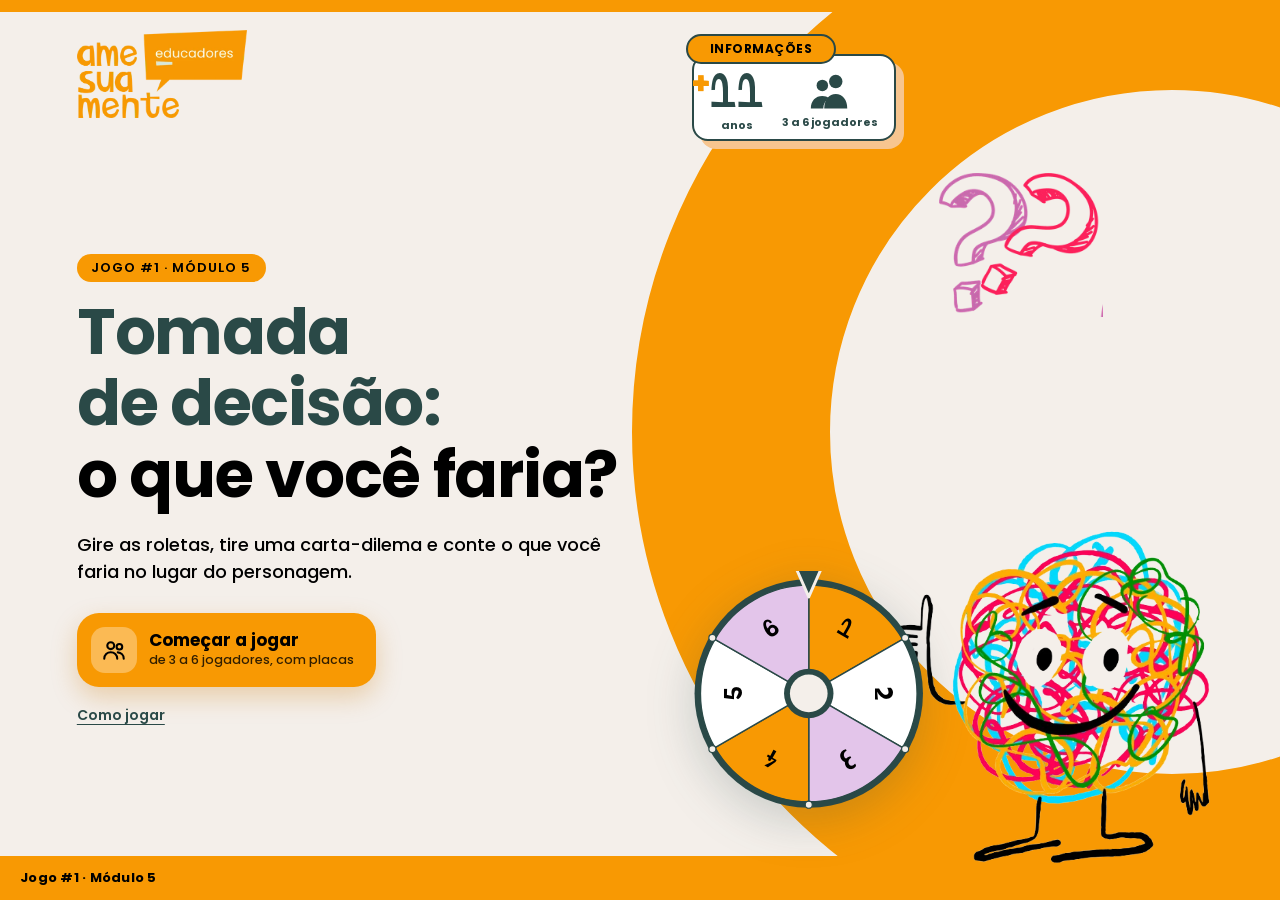
==== tomada-de-decisao/index.html @ ab9bd34b "Adiciona o jogo Tomada de decisão: o que você faria? Jogo #1 do Módulo 5, adaptado do material impre" ====
<!doctype html>
<html lang="pt-BR">
<head>
  <meta charset="utf-8">
  <meta name="viewport" content="width=device-width, initial-scale=1, viewport-fit=cover">
  <title>Tomada de decisão: o que você faria? · ame sua mente</title>
  <meta name="description" content="Jogo #1 do Módulo 5 do ame sua mente na escola: gire as roletas, tire uma carta-dilema e pratique a tomada de decisão.">
  <meta name="theme-color" content="#F89903">
  <link rel="icon" href="assets/img/logo-preto.webp">
  <link rel="preconnect" href="https://fonts.googleapis.com">
  <link rel="preconnect" href="https://fonts.gstatic.com" crossorigin>
  <link href="https://fonts.googleapis.com/css2?family=Poppins:ital,wght@0,400;0,500;0,600;0,700;1,400&display=swap" rel="stylesheet">
  <link rel="stylesheet" href="css/style.css">
</head>
<body>
  <!-- Tela inicial -->
  <section id="home" class="screen">
    <div class="home-band top"></div>
    <div class="home-ring"></div>
    <div class="home-inner">
      <img class="home-logo" src="assets/img/logo-educadores.webp" alt="ame sua mente educadores" width="170" height="88">
      <div class="home-kicker">Jogo #1 · Módulo 5</div>
      <h1 class="home-title">Tomada de decisão: <span>o que você faria?</span></h1>
      <p class="home-lead">Gire as roletas, tire uma carta-dilema e conte o que você faria no lugar do personagem.</p>
      <div class="home-cta">
        <button class="btn btn-primary" data-action="setup">
          <span class="btn-ico"><svg viewBox="0 0 24 24"><circle cx="9" cy="8" r="3.2"/><path d="M3 20c0-3.6 2.7-6 6-6s6 2.4 6 6"/><circle cx="17" cy="9" r="2.6"/><path d="M15.5 14.2c3 .2 5.5 2.4 5.5 5.8"/></svg></span>
          <span><b>Começar a jogar</b><small>de 3 a 6 jogadores, com placas</small></span>
        </button>
      </div>
      <button class="btn btn-continue hidden" data-action="resume" id="resumeBtn">
        <span><b>Continuar partida</b><small id="resumeInfo"></small></span>
      </button>
      <button class="link-btn" data-action="rules">Como jogar</button>
    </div>
    <div class="home-info" aria-label="informações">
      <div class="info-pill">Informações</div>
      <div class="info-body">
        <div class="info-age"><span class="plus">+</span>11<small>anos</small></div>
        <div class="info-players">
          <svg viewBox="0 0 48 40"><circle cx="30" cy="10" r="7"/><path d="M18 38c0-9 5-15 12-15s12 6 12 15z"/><circle cx="16" cy="14" r="6"/><path d="M4 38c0-8 5-13 12-13 3 0 5 1 7 2-4 3-6 7-6 11z"/></svg>
          <small>3 a 6 jogadores</small>
        </div>
      </div>
    </div>
    <div class="home-hero" aria-hidden="true">
      <img class="hero-q" src="assets/img/interrogacoes.webp" alt="" width="420" height="366">
      <img class="hero-tuto" src="assets/tuto/tuto-joinha.webp" alt="" width="534" height="523">
      <div class="hero-wheel" id="heroWheel"></div>
    </div>
    <div class="home-band bottom">
      <span>Jogo #1 · Módulo 5</span>
    </div>
  </section>

  <!-- Jogo -->
  <section id="game" class="hidden">
    <header id="topbar">
      <button class="brand" data-action="home" aria-label="Voltar ao início">
        <img src="assets/img/logo-educadores.webp" alt="ame sua mente educadores" width="112" height="58">
      </button>
      <div class="topbar-title" id="topbarTitle"></div>
      <div class="topbar-actions">
        <button class="icon-btn" data-action="rules" aria-label="Regras">
          <svg viewBox="0 0 24 24"><path d="M5 4.5A2.5 2.5 0 0 1 7.5 2H19v16H7.5A2.5 2.5 0 0 0 5 20.5v-16Z"/><path d="M5 20.5A2.5 2.5 0 0 0 7.5 23H19v-5"/><path d="M9 7h6M9 11h4"/></svg>
        </button>
        <button class="icon-btn" data-action="sound" aria-label="Som" id="soundBtn">
          <svg viewBox="0 0 24 24"><path d="M4 9h4l5-4v14l-5-4H4z"/><path class="wave" d="M16.5 8.5a5 5 0 0 1 0 7M19 6a8.5 8.5 0 0 1 0 12"/><path class="mute" d="M16 9l6 6M22 9l-6 6"/></svg>
        </button>
      </div>
    </header>

    <main class="board">
      <div class="table">
        <div class="wheels" id="wheels"></div>
        <div class="table-actions">
          <button class="btn btn-primary btn-pill" id="spinBtn" data-action="spin">
            <svg viewBox="0 0 24 24"><path d="M20 12a8 8 0 1 1-2.3-5.6"/><path d="M20 4v4.5h-4.5"/></svg>
            Girar as roletas
          </button>
          <div class="set-chip" id="setChip"></div>
        </div>
      </div>

      <div class="deck-area">
        <div class="deck" id="deck" role="button" tabindex="0" aria-label="Tirar uma carta-dilema">
          <div class="deck-card back c3"></div>
          <div class="deck-card back c2"></div>
          <div class="deck-card back c1"><span class="sr">Carta-dilema</span><em id="deckCount"></em></div>
        </div>
        <p class="deck-hint" id="deckHint"></p>
      </div>

      <aside class="score" id="score" aria-label="Placar"></aside>
    </main>

    <div class="step" id="step" role="status" aria-live="polite"></div>
  </section>

  <!-- Configuração -->
  <div id="setup" class="modal hidden" role="dialog" aria-modal="true" aria-labelledby="setupTitle">
    <div class="sheet">
      <button class="sheet-close" data-action="close" aria-label="Fechar">×</button>
      <h2 id="setupTitle" class="sheet-title">Nova partida</h2>
      <p class="sheet-sub">Passe o aparelho de mão em mão. Quem responde o dilema recebe os pontos das placas dos outros jogadores.</p>
      <div class="field">
        <span>Jogadores</span>
        <div class="seg" id="playersSeg"></div>
      </div>
      <div class="field">
        <span>Nomes</span>
        <div class="names-list" id="namesList"></div>
      </div>
      <div class="field">
        <span>Rodadas (vezes que cada jogador responde)</span>
        <div class="seg" id="roundsSeg"></div>
      </div>
      <div class="field">
        <span>Roletas</span>
        <div class="seg" id="setSeg"></div>
      </div>
      <button class="btn btn-primary wide" data-action="start">Começar partida</button>
    </div>
  </div>

  <!-- Carta-dilema aberta -->
  <div id="spot" class="modal spot hidden" role="dialog" aria-modal="true" aria-labelledby="spotStory">
    <div class="spot-inner">
      <div class="spot-who" id="spotWho"></div>
      <!-- carta 3D: verso (capa) e frente no estilo da carta-dilema impressa -->
      <div class="dcard" id="dcard">
        <article class="dface front">
          <img class="dcard-logo" src="assets/img/logo-preto.webp" alt="ame sua mente">
          <p class="dcard-story" id="spotStory"></p>
          <img class="dcard-tuto" id="dcardTuto" alt="">
        </article>
        <div class="dface back"></div>
      </div>
      <div class="spot-extra" id="spotExtra"></div>
      <div class="spot-actions" id="spotActions"></div>
    </div>
  </div>

  <!-- Avaliação com placas -->
  <div id="vote" class="modal hidden" role="dialog" aria-modal="true" aria-labelledby="voteTitle">
    <div class="sheet sheet-mid">
      <h2 id="voteTitle" class="sheet-title"></h2>
      <p class="sheet-sub" id="voteSub"></p>
      <div class="vote-list" id="voteList"></div>
      <div class="vote-foot" id="voteFoot"></div>
    </div>
  </div>

  <!-- Regras -->
  <div id="rules" class="modal hidden" role="dialog" aria-modal="true" aria-label="Regras">
    <div class="sheet sheet-wide">
      <button class="sheet-close" data-action="close" aria-label="Fechar">×</button>
      <div class="rules-grid">
        <article class="rule-card">
          <div class="rule-head">O jogo</div>
          <dl>
            <dt>Faixa etária</dt><dd>A partir de 11 anos.</dd>
            <dt>Objetivo</dt><dd>Praticar a tomada de decisão em situações diversas.</dd>
            <dt>Número de jogadores</dt><dd>De 3 a 6 pessoas.</dd>
            <dt>Competências da BNCC</dt><dd>Argumentar com base em fatos, dados e informações confiáveis, para formular, negociar e defender ideias, pontos de vista e decisões comuns que respeitem e promovam os direitos humanos, a consciência socioambiental e o consumo responsável em âmbito local, regional e global, com posicionamento ético em relação ao cuidado de si, dos outros e do planeta.</dd>
          </dl>
          <a class="help-link" href="https://www.amesuamente.org.br/precisa-de-ajuda-em-saude-mental/" target="_blank" rel="noopener">Precisa de ajuda em saúde mental?</a>
        </article>
        <article class="rule-card">
          <div class="rule-head">Como jogar</div>
          <ol>
            <li>Na sua vez, <b>gire as três roletas</b>: personagem, lugar e sentimento.</li>
            <li><b>Tire uma carta-dilema</b> e leia em voz alta a história formada.</li>
            <li>Coloque-se no lugar do personagem e <b>diga o que faria</b> para resolver o dilema.</li>
            <li>Os outros jogadores avaliam com uma placa:
              <span class="placa-row"><i class="pl verde">2</i> concordo completamente</span>
              <span class="placa-row"><i class="pl amarela">1</i> concordo em partes</span>
              <span class="placa-row"><i class="pl vermelha">0</i> discordo da decisão</span>
            </li>
            <li>Cada jogador <b>justifica a sua placa</b>. Depois, o jogador à esquerda continua.</li>
            <li><b>Vence quem juntar mais pontos.</b></li>
          </ol>
          <p class="note"><b>Bônus:</b> há dois conjuntos de roletas (clássicas e bônus). Você pode escolher um deles ou alternar a cada rodada. Cada carta também traz uma pergunta <b>para pensar</b>, que ajuda a olhar a situação por outros ângulos.</p>
        </article>
      </div>
    </div>
  </div>

  <!-- Fim de partida -->
  <div id="end" class="modal hidden" role="dialog" aria-modal="true" aria-labelledby="endTitle">
    <div class="sheet sheet-mid end-sheet" id="endBody"></div>
  </div>

  <!-- Confirmação -->
  <div id="confirm" class="modal hidden" role="dialog" aria-modal="true" aria-labelledby="confirmTitle">
    <div class="sheet">
      <h2 id="confirmTitle" class="sheet-title">Sair da partida?</h2>
      <p class="sheet-sub">A pontuação fica salva neste aparelho. Você pode continuar depois pela tela inicial.</p>
      <div class="row-btns">
        <button class="btn btn-soft" data-action="close">Ficar</button>
        <button class="btn btn-primary btn-pill" data-action="leave">Sair</button>
      </div>
    </div>
  </div>

  <div id="toast" class="toast" role="status" aria-live="polite"></div>
  <canvas id="confetti" aria-hidden="true"></canvas>

  <script type="module" src="js/main.js"></script>
</body>
</html>
---- tomada-de-decisao/css/style.css ----
/* ==========================================================
   Tomada de decisão: o que você faria? — ame sua mente
   Tokens: design system ame sua mente (out/2026), vertente educadores
   ========================================================== */
@font-face {
  font-family: 'ASM Display';
  src: url('../assets/fonts/asm-display.otf') format('opentype');
  font-display: swap;
}

:root {
  /* marca */
  --laranja: #EF680E;
  --lilas: #AF6CAC;
  --verde-reb: #D6E8DB;
  --offwhite: #F4EFEA;
  --verde-fundo: #F0F7F1;
  --lilas-claro: #E3C5EA;
  --amarelo: #F89903;
  --amarelo-reb: #F7C58F;   /* rebaixado: só detalhes */
  --rosa: #F673CB;
  --verde-escuro: #2A4947;
  --preto: #000;
  --branco: #fff;
  --accent: var(--amarelo);  /* vertente educadores */
  --capa: url('../assets/img/capa-dilema.png'); /* verso das cartas-dilema */

  /* interface */
  --ink: #000;
  --ink-2: rgba(0, 0, 0, .72);
  --line: rgba(0, 0, 0, .14);
  --line-strong: rgba(0, 0, 0, .55);
  --ok: #1E6B3A; --ok-bg: #DDF1E4;
  --warn: #7A4A00; --warn-bg: #FBE9C8;
  --bad: #8A1F11; --bad-bg: #F9DAD5;
  --shadow-sm: 0 1px 2px rgba(42, 73, 71, .1), 0 1px 3px rgba(42, 73, 71, .12);
  --shadow: 0 4px 12px rgba(42, 73, 71, .10), 0 2px 4px rgba(42, 73, 71, .06);
  --shadow-lg: 0 18px 44px rgba(42, 73, 71, .18), 0 4px 10px rgba(42, 73, 71, .08);

  /* placas */
  --pl-verde: #25AF5C;
  --pl-amarela: #F79D18;
  --pl-vermelha: #FF3131;

  --r-sm: 10px; --r-md: 16px; --r-lg: 24px; --r-xl: 32px;
  --ease: cubic-bezier(.2, .8, .2, 1);
  --ease-back: cubic-bezier(.34, 1.4, .5, 1);
  --font: 'Poppins', system-ui, -apple-system, 'Segoe UI', sans-serif;
  --font-display: 'ASM Display', 'Poppins', sans-serif;
}

* , *::before, *::after { box-sizing: border-box; }
html, body { margin: 0; height: 100%; }
body {
  font-family: var(--font);
  color: var(--ink);
  background: var(--offwhite);
  -webkit-font-smoothing: antialiased;
  -webkit-tap-highlight-color: transparent;
  touch-action: manipulation;
  line-height: 1.5;
}
button { font: inherit; color: inherit; cursor: pointer; border: 0; background: none; padding: 0; }
button:disabled { cursor: default; }
img { user-select: none; -webkit-user-drag: none; }
h1, h2, h3 { letter-spacing: -.02em; line-height: 1.12; text-wrap: balance; }
.hidden { display: none !important; }
.sr { position: absolute; width: 1px; height: 1px; overflow: hidden; clip: rect(0 0 0 0); white-space: nowrap; }
:focus-visible { outline: 3px solid var(--verde-escuro); outline-offset: 3px; box-shadow: 0 0 0 6px var(--branco); border-radius: 12px; }

/* ==========================================================
   Botões (cápsula, texto preto sobre cor viva)
   ========================================================== */
.btn {
  display: inline-flex; align-items: center; gap: 12px; text-align: left;
  padding: 14px 22px 14px 14px; border-radius: 22px; color: var(--preto);
  transition: transform .25s var(--ease-back), box-shadow .25s, background .2s, opacity .2s;
}
.btn:hover:not(:disabled) { transform: translateY(-2px); }
.btn:active:not(:disabled) { transform: translateY(1px) scale(.98); }
.btn b { display: block; font-size: 17px; line-height: 1.2; font-weight: 700; }
.btn small { display: block; font-size: 12.5px; opacity: .8; font-weight: 500; }
.btn-ico { width: 46px; height: 46px; border-radius: 14px; display: grid; place-items: center; flex: none; }
.btn svg { fill: none; stroke: currentColor; stroke-width: 1.9; stroke-linecap: round; stroke-linejoin: round; }
.btn-ico svg { width: 26px; height: 26px; }
.btn-primary { background: var(--amarelo); box-shadow: 0 10px 26px rgba(200, 120, 0, .28); }
.btn-primary .btn-ico { background: rgba(255, 255, 255, .32); }
.btn-light { background: var(--branco); color: var(--verde-escuro); box-shadow: 0 10px 26px rgba(42, 73, 71, .14); }
.btn-light .btn-ico { background: var(--verde-reb); }
.btn-soft { background: var(--verde-reb); color: var(--verde-escuro); }
.btn-dark { background: var(--verde-escuro); color: var(--branco); }
.btn-outline { background: transparent; box-shadow: inset 0 0 0 1.5px var(--line-strong); }
.btn-pill { border-radius: 999px; padding: 13px 26px; font-weight: 600; font-size: 16px; justify-content: center; }
.btn-pill svg { width: 20px; height: 20px; }
.btn.wide { width: 100%; justify-content: center; padding: 16px; font-weight: 700; font-size: 17px; border-radius: 999px; }
.btn:disabled { opacity: .45; box-shadow: none; }
.link-btn { margin-top: 18px; align-self: flex-start; color: var(--verde-escuro); font-weight: 600; text-decoration: underline; text-underline-offset: 4px; font-size: 14px; }
.row-btns { display: flex; gap: 10px; justify-content: flex-end; flex-wrap: wrap; }
.row-btns .btn { border-radius: 999px; padding: 12px 24px; font-weight: 600; }

/* ==========================================================
   Tela inicial
   ========================================================== */
.screen { position: fixed; inset: 0; overflow: hidden; }
#home { background: var(--offwhite); color: var(--verde-escuro); transition: opacity .5s var(--ease), transform .7s var(--ease); }
#home.leaving { opacity: 0; transform: scale(1.03); pointer-events: none; }
.home-band { position: absolute; left: 0; right: 0; background: var(--amarelo); z-index: 1; }
.home-band.top { top: 0; height: 12px; }
.home-band.bottom {
  bottom: 0; height: 44px; display: flex; align-items: center; justify-content: space-between;
  padding: 0 20px; color: var(--preto); font-weight: 700; font-size: 13px; letter-spacing: .02em;
}
.home-ring {
  position: absolute; width: 120vh; height: 120vh; border-radius: 50%;
  right: -48vh; top: -12vh;
  border: 22vh solid var(--amarelo);
}
.home-inner {
  position: relative; z-index: 3;
  height: 100%; display: flex; flex-direction: column; justify-content: safe center;
  padding: 150px clamp(20px, 6vw, 90px) 70px;   /* topo livre para o logo (absoluto) */
  max-width: 820px;
}
.home-logo { width: 170px; height: auto; position: absolute; top: 30px; left: clamp(20px, 6vw, 90px); }
.home-kicker {
  align-self: flex-start; font-size: 13px; font-weight: 600; letter-spacing: .08em; text-transform: uppercase;
  background: var(--amarelo); color: var(--preto); padding: 4px 14px; border-radius: 999px; margin-bottom: 14px;
}
.home-title { margin: 0; font-size: clamp(30px, min(5.4vw, 7.2vh), 64px); font-weight: 700; color: var(--verde-escuro); max-width: 13ch; }
.home-title span { display: block; color: var(--preto); }
.home-lead { font-size: clamp(15px, 1.6vw, 18px); color: var(--ink); max-width: 30em; margin: 20px 0 28px; line-height: 1.5; font-weight: 500; }
.home-cta { display: flex; gap: 14px; flex-wrap: wrap; }
.btn-continue {
  margin-top: 14px; align-self: flex-start; background: var(--verde-escuro); color: var(--branco);
  padding: 12px 24px; border-radius: 999px;
}
.btn-continue b { font-size: 15px; }
.btn-continue small { opacity: .85; }
.home-info { position: absolute; z-index: 2; right: clamp(20px, 30vw, 520px); top: 34px; }
.info-pill {
  position: relative; z-index: 1; display: inline-block; background: var(--amarelo); color: var(--preto);
  font-weight: 700; font-size: 12px; padding: 4px 22px; border-radius: 99px; text-transform: uppercase; letter-spacing: .04em;
  border: 2px solid var(--verde-escuro); margin-left: -6px;
}
.info-body {
  margin-top: -10px; display: flex; gap: 18px; align-items: flex-end;
  border: 2px solid var(--verde-escuro); border-radius: 16px; padding: 16px 16px 8px;
  background: var(--branco); box-shadow: 8px 8px 0 var(--amarelo-reb);
}
.info-age { font-family: var(--font-display); font-size: 48px; line-height: .9; color: var(--verde-escuro); display: flex; flex-direction: column; align-items: center; position: relative; }
.info-age .plus { position: absolute; left: -18px; top: -2px; color: var(--amarelo); font-size: 34px; }
.info-age small, .info-players small { font-family: var(--font); font-size: 11px; font-weight: 700; color: var(--verde-escuro); margin-top: 4px; }
.info-players { display: flex; flex-direction: column; align-items: center; }
.info-players svg { width: 46px; fill: var(--verde-escuro); }
.home-hero { position: absolute; z-index: 2; right: 0; bottom: 30px; width: min(46vw, 70vh); height: min(88vh, 92vw); pointer-events: none; }
.hero-tuto { position: absolute; right: 6%; bottom: 0; width: 62%; height: auto; animation: tutoIdle 4s ease-in-out infinite; transform-origin: 50% 100%; }
.hero-q { position: absolute; right: 30%; top: 12%; width: 28%; height: auto; animation: floatQ 5s ease-in-out infinite; }
.hero-wheel { position: absolute; left: 0; bottom: 6%; width: 40%; aspect-ratio: 1; filter: drop-shadow(0 12px 24px rgba(42, 73, 71, .22)); }
.hero-wheel .wheel-rot { animation: heroSpin 22s linear infinite; }
@keyframes tutoIdle { 50% { transform: rotate(-2deg) translateY(-6px); } }
@keyframes floatQ { 50% { transform: translateY(-14px) rotate(4deg); } }
@keyframes heroSpin { to { transform: rotate(360deg); } }

/* ==========================================================
   Jogo
   ========================================================== */
#game { min-height: 100%; display: flex; flex-direction: column; background: var(--offwhite); }
#topbar {
  position: sticky; top: 0; z-index: 30;
  display: flex; align-items: center; gap: 14px;
  padding: max(10px, env(safe-area-inset-top)) 16px 10px;
  background: var(--offwhite);
  border-bottom: 4px solid var(--amarelo);
}
.brand img { width: 104px; height: auto; display: block; }
.topbar-title { flex: 1; text-align: center; color: var(--verde-escuro); font-weight: 700; font-size: 15px; }
.topbar-title small { display: block; font-weight: 500; font-size: 12.5px; color: var(--ink-2); }
.topbar-actions { display: flex; gap: 8px; }
.icon-btn {
  width: 42px; height: 42px; border-radius: 50%;
  display: grid; place-items: center;
  background: var(--branco); color: var(--verde-escuro);
  box-shadow: var(--shadow);
  transition: background .2s, transform .2s var(--ease-back);
}
.icon-btn:hover { background: var(--verde-fundo); transform: scale(1.06); }
.icon-btn svg { width: 21px; height: 21px; fill: none; stroke: currentColor; stroke-width: 1.8; stroke-linecap: round; stroke-linejoin: round; }
#soundBtn .mute { display: none; }
#soundBtn.off .mute { display: block; }
#soundBtn.off .wave { display: none; }

.board {
  flex: 1;
  display: grid; gap: 20px;
  grid-template-columns: minmax(0, 1fr) 230px 240px;
  grid-template-areas: "table deck score";
  align-items: start;
  padding: 22px clamp(16px, 3vw, 36px) 190px;
  max-width: 1400px; width: 100%; margin: 0 auto;
}

/* itens da grade podem encolher (senão a faixa do placar alarga a página no celular) */
.board > * { min-width: 0; }

/* mesa com as roletas */
.table {
  grid-area: table;
  background: var(--verde-reb); border-radius: var(--r-xl);
  padding: 26px clamp(14px, 2.4vw, 30px) 24px;
  position: relative; overflow: hidden;
}
.table::before {
  content: ''; position: absolute; inset: 0; opacity: .55; pointer-events: none;
  background-image: url("data:image/svg+xml,%3Csvg xmlns='http://www.w3.org/2000/svg' width='220' height='220'%3E%3Cg font-family='Poppins,sans-serif' font-weight='700' fill='%23bfd6c5'%3E%3Ctext x='18' y='60' font-size='44' transform='rotate(-14 18 60)'%3Ea%3C/text%3E%3Ctext x='120' y='48' font-size='30' transform='rotate(18 120 48)'%3Em%3C/text%3E%3Ctext x='70' y='140' font-size='38' transform='rotate(-6 70 140)'%3Ee%3C/text%3E%3Ctext x='168' y='160' font-size='26' transform='rotate(24 168 160)'%3Es%3C/text%3E%3Ctext x='24' y='200' font-size='28' transform='rotate(10 24 200)'%3Eu%3C/text%3E%3C/g%3E%3C/svg%3E");
  background-size: 200px;
}
.wheels { position: relative; display: grid; grid-template-columns: repeat(3, minmax(0, 1fr)); gap: clamp(10px, 2vw, 26px); }
.wheel-box { display: flex; flex-direction: column; align-items: center; gap: 10px; min-width: 0; }
.wheel-cap {
  font-size: 12px; font-weight: 600; letter-spacing: .08em; text-transform: uppercase; color: var(--verde-escuro);
  display: flex; align-items: center; gap: 6px;
}
.wheel-cap i { font-style: normal; font-family: var(--font-display); font-size: 16px; letter-spacing: 0; background: var(--branco); width: 24px; height: 24px; border-radius: 50%; display: grid; place-items: center; }
.wheel {
  position: relative; width: 100%; max-width: 270px; aspect-ratio: 1;
  filter: drop-shadow(0 10px 18px rgba(42, 73, 71, .22));
}
.wheel svg { width: 100%; height: 100%; display: block; overflow: visible; }
.wheel-rot { transform-origin: 50% 50%; transform-box: fill-box; }
.wheel.spinning .wheel-rot { transition: transform var(--spin-ms, 3200ms) cubic-bezier(.12, .62, .1, 1); }
.wheel .seg-lbl { font-family: var(--font); font-weight: 600; font-size: 10.5px; fill: var(--preto); }
.wheel .seg-num { font-family: var(--font-display); font-size: 20px; fill: var(--preto); display: none; }
.wheel .hub-txt { font-family: var(--font-display); font-size: 22px; fill: var(--verde-escuro); }
/* ponteiro gira pela base (pivô no topo), para balançar quando um pino passa */
.wheel .pointer { filter: drop-shadow(0 2px 2px rgba(0, 0, 0, .25)); transform-box: fill-box; transform-origin: 50% 0; }
.wheel.done .seg.win { animation: segWin 1.2s ease 2; }
@keyframes segWin { 50% { filter: brightness(1.12); } }
.wheel-result {
  min-height: 40px; max-width: 100%;
  background: var(--branco); color: var(--preto); border-radius: 999px; padding: 7px 16px;
  font-weight: 700; font-size: 15px; text-align: center; box-shadow: var(--shadow-sm);
  transition: transform .35s var(--ease-back), background .2s;
}
.wheel-result.empty { color: var(--ink-2); font-weight: 500; background: rgba(255, 255, 255, .55); box-shadow: none; }
.wheel-result.pop { animation: pop .5s var(--ease-back); }
@keyframes pop { from { transform: scale(.7); } }

.table-actions { position: relative; display: flex; align-items: center; justify-content: center; gap: 14px; margin-top: 22px; flex-wrap: wrap; }
.table-actions .btn { min-width: 240px; font-size: 17px; padding: 15px 30px; }
.table-actions .btn.ready { animation: nudge 1.8s var(--ease) infinite; }
@keyframes nudge { 0%, 100% { transform: translateY(0); } 50% { transform: translateY(-4px); } }
.set-chip {
  font-size: 12.5px; font-weight: 600; color: var(--verde-escuro); background: rgba(255, 255, 255, .7);
  border-radius: 999px; padding: 6px 14px;
}

/* monte de cartas-dilema */
.deck-area { grid-area: deck; display: flex; flex-direction: column; align-items: center; gap: 14px; padding-top: 6px; }
.deck {
  position: relative; width: 200px; aspect-ratio: 63 / 88;   /* carta real: 63 × 88 mm */ cursor: default; border-radius: 16px;
  transition: transform .3s var(--ease-back);
}
/* verso das cartas-dilema: capa laranja feita para o jogo */
.deck-card {
  position: absolute; inset: 0; border-radius: 16px; overflow: hidden;
  background: #FFA800 var(--capa) center / cover no-repeat;   /* capa já no formato 63 × 88 */
  border: 6px solid var(--branco);
  box-shadow: 0 0 0 1px rgba(0, 0, 0, .08), var(--shadow);
}
.deck-card.c3 { transform: translate(8px, 8px) rotate(4deg); filter: brightness(.88); }
.deck-card.c2 { transform: translate(4px, 4px) rotate(2deg); filter: brightness(.94); }
.deck-card.c1 em {
  position: absolute; left: 10px; bottom: 10px;
  font-style: normal; font-size: 12px; font-weight: 600; line-height: 1;
  background: var(--branco); color: var(--verde-escuro); padding: 5px 10px; border-radius: 999px;
}
.deck.ready { cursor: pointer; animation: nudge 1.8s var(--ease) infinite; }
.deck.ready .deck-card.c1 { box-shadow: 0 0 0 1px rgba(0, 0, 0, .08), 0 10px 28px rgba(200, 120, 0, .45); }
.deck.ready:hover { transform: translateY(-4px) rotate(-2deg); animation: none; }
.deck.drawing .deck-card.c1 { visibility: hidden; }
.deck-hint { margin: 0; text-align: center; font-size: 13.5px; color: var(--ink-2); max-width: 210px; font-weight: 500; }

/* placar */
.score { grid-area: score; background: var(--branco); border-radius: var(--r-lg); padding: 16px; box-shadow: var(--shadow); }
.score h3 { margin: 0 0 10px; font-size: 12px; font-weight: 600; letter-spacing: .08em; text-transform: uppercase; color: var(--ink-2); }
.score ol { position: relative; list-style: none; margin: 0; padding: 0; display: grid; gap: 6px; }
.score li {
  display: flex; align-items: center; gap: 10px; padding: 6px 10px 6px 6px; border-radius: 14px;
  transition: background .25s;
}
.score li.turn { background: var(--amarelo); }
.score li.turn .pname small { color: var(--preto); }
.avatar { display: block; width: 40px; height: 40px; border-radius: 50%; background: var(--verde-fundo); overflow: hidden; flex: none; }
.avatar img { width: 100%; height: 100%; object-fit: cover; display: block; }
.pname { flex: 1; min-width: 0; font-weight: 600; font-size: 14.5px; line-height: 1.2; overflow: hidden; text-overflow: ellipsis; }
.pname small { display: block; font-weight: 500; font-size: 11.5px; color: var(--ink-2); }
.pts { font-family: var(--font-display); font-size: 28px; line-height: 1; color: var(--verde-escuro); min-width: 34px; text-align: right; }
.score li.turn .pts { color: var(--preto); }
.pts.bump { animation: bump .6s var(--ease-back); }
@keyframes bump { 40% { transform: scale(1.5); } }
.score-note { margin: 12px 0 0; font-size: 12px; color: var(--ink-2); }

/* painel de etapa (rodapé flutuante) */
.step {
  position: fixed; left: 50%; bottom: max(16px, env(safe-area-inset-bottom)); z-index: 25;
  transform: translateX(-50%);
  width: min(calc(100% - 32px), 760px);
  background: var(--branco); border-radius: var(--r-lg); box-shadow: var(--shadow-lg);
  padding: 14px 18px; display: flex; align-items: center; gap: 14px;
}
.step:empty { display: none; }
.step .avatar { width: 52px; height: 52px; }
.step-txt { flex: 1; min-width: 0; }
.step-txt b { display: block; font-size: 16px; color: var(--verde-escuro); }
.step-txt span { font-size: 14px; color: var(--ink-2); }
.step-dots { display: flex; gap: 6px; margin-top: 6px; }
.step-dots i { width: 22px; height: 6px; border-radius: 99px; background: var(--verde-reb); }
.step-dots i.on { background: var(--amarelo); }
.step-dots i.done { background: var(--verde-escuro); }
.step .btn { flex: none; }

/* ==========================================================
   Carta-dilema aberta
   ========================================================== */
.modal {
  position: fixed; inset: 0; z-index: 50;
  display: grid; place-items: center; padding: 16px;
  background: rgba(42, 73, 71, .55);
  backdrop-filter: blur(6px); -webkit-backdrop-filter: blur(6px);
  animation: fadeIn .25s ease;
  overflow-y: auto;
}
@keyframes fadeIn { from { opacity: 0; } }
.spot { background: rgba(42, 73, 71, .42); backdrop-filter: blur(3px); -webkit-backdrop-filter: blur(3px); perspective: 1600px; }
.spot-inner { width: min(100%, 640px); display: flex; flex-direction: column; align-items: center; gap: 14px; }
.spot-who { color: var(--branco); font-weight: 600; font-size: 15px; display: flex; align-items: center; gap: 10px; }
.spot-who .avatar { width: 40px; height: 40px; background: var(--branco); }

/* carta-dilema 3D: mesma proporção da capa; frente fiel ao cartão impresso */
.dcard {
  --h: min(58vh, 540px, calc((100vw - 32px) * 88 / 63), calc(100dvh - 260px));
  position: relative; height: var(--h); aspect-ratio: 63 / 88;   /* carta real: 63 × 88 mm */
  transform-style: preserve-3d; will-change: transform;
  container-type: inline-size;
}
.dface {
  position: absolute; inset: 0; border-radius: 18px; overflow: hidden;
  backface-visibility: hidden; -webkit-backface-visibility: hidden;
  box-shadow: 0 26px 60px rgba(20, 30, 30, .32), 0 4px 10px rgba(20, 30, 30, .18);
}
.dface.back {
  transform: rotateY(180deg);
  background: #FFA800 var(--capa) center / cover no-repeat;   /* capa já no formato 63 × 88 */
  border: 6px solid var(--branco);
}
.dface.front {

  background: var(--branco); border: 3.2cqw solid #F79D18; border-radius: 6cqw;
  padding: 6cqw 7.5cqw 0;
  display: flex; flex-direction: column;
}
.dcard-logo { width: 17cqw; height: auto; display: block; }
.dcard-story {
  margin: 5cqw 0 0; color: #545454; font-weight: 700; line-height: 1.22; letter-spacing: -.01em;
  font-size: 6.6cqw; text-wrap: pretty;
  text-shadow: .04em .04em 0 rgba(0, 0, 0, .14);
}
.dcard-story.l2 { font-size: 6.1cqw; }
.dcard-story.l3 { font-size: 5.7cqw; }
.dcard-story mark {
  background: none; color: inherit;
  box-shadow: inset 0 -0.38em 0 var(--hl, var(--amarelo-reb));
  border-radius: 2px; padding: 0 1px;
}
.dcard-story mark.p { --hl: var(--amarelo-reb); }
.dcard-story mark.l { --hl: var(--verde-reb); }
.dcard-story mark.s { --hl: var(--lilas-claro); }
.dcard-tuto { margin: auto 0 0 auto; width: 36cqw; height: auto; min-height: 0; flex-shrink: 1; object-fit: contain; object-position: 100% 100%; transform: translate(4cqw, 2cqw); }
.spot.landing .spot-extra, .spot.landing .spot-actions, .spot.landing .spot-who { animation: riseIn .45s var(--ease) both; animation-delay: .75s; }
@keyframes riseIn { from { opacity: 0; transform: translateY(14px); } }
.spot-extra { width: 100%; display: grid; gap: 12px; }
.think {
  background: var(--verde-fundo); border-radius: var(--r-md); padding: 14px 18px;
  font-size: 15px; color: var(--preto);
}
.think b { display: block; font-size: 12px; font-weight: 600; letter-spacing: .08em; text-transform: uppercase; color: var(--verde-escuro); margin-bottom: 2px; }
.think.locked { cursor: pointer; text-align: left; width: 100%; }
.think.locked span { color: var(--verde-escuro); font-weight: 600; text-decoration: underline; text-underline-offset: 3px; }
.spot-actions { display: flex; gap: 10px; flex-wrap: wrap; justify-content: center; }
.timer {
  display: inline-flex; align-items: center; gap: 8px; color: var(--branco); font-weight: 600; font-size: 14px;
}
.timer b { font-family: var(--font-display); font-size: 26px; font-weight: 400; min-width: 2ch; }

/* ==========================================================
   Modais
   ========================================================== */
.sheet {
  position: relative; width: min(100%, 480px); max-height: calc(100dvh - 32px); overflow: auto;
  background: var(--branco); border-radius: 26px; padding: 28px 24px 24px;
  box-shadow: 0 30px 80px rgba(20, 30, 30, .35);
  animation: sheetIn .45s var(--ease-back);
}
.sheet-mid { width: min(100%, 620px); }
.sheet-wide { width: min(100%, 1060px); }
@keyframes sheetIn { from { transform: translateY(24px) scale(.96); opacity: 0; } }
.sheet-close {
  position: absolute; right: 14px; top: 12px; width: 38px; height: 38px; border-radius: 50%;
  font-size: 26px; line-height: 1; color: var(--verde-escuro); background: var(--verde-reb);
}
.sheet-title { margin: 0 0 6px; font-size: 26px; color: var(--verde-escuro); padding-right: 40px; }
.sheet-sub { margin: 0 0 18px; color: var(--ink-2); font-size: 14.5px; line-height: 1.5; }
.field { display: block; margin: 0 0 16px; }
.field > span { display: block; font-size: 13px; font-weight: 600; color: var(--verde-escuro); margin-bottom: 7px; }
.seg { display: flex; gap: 6px; flex-wrap: wrap; }
.seg button {
  flex: 1; min-width: 44px; padding: 10px 8px; border-radius: 999px; font-weight: 600;
  background: var(--verde-fundo); color: var(--verde-escuro);
  transition: background .2s, color .2s, transform .2s var(--ease-back);
}
.seg button.on { background: var(--amarelo); color: var(--preto); transform: translateY(-1px); }
.seg button small { display: block; font-weight: 500; font-size: 11px; opacity: .8; }
.names-list { display: grid; grid-template-columns: repeat(2, minmax(0, 1fr)); gap: 8px; }
.name-row { min-width: 0; display: flex; align-items: center; gap: 8px; background: var(--verde-fundo); border-radius: 999px; padding: 4px 12px 4px 4px; }
.name-row .avatar { width: 34px; height: 34px; background: var(--branco); }
.name-row input {
  flex: 1; min-width: 0; width: 100%; font: inherit; font-size: 15px; border: 0; background: transparent; padding: 6px 0; color: var(--preto);
}
.name-row input:focus { outline: none; }
.name-row:focus-within { box-shadow: 0 0 0 2px var(--verde-escuro); }

/* avaliação: placas no estilo das cartas impressas */
.pcards { display: grid; grid-template-columns: repeat(3, minmax(0, 1fr)); gap: 14px; }
.pcard {
  --c: #25AF5C;
  position: relative; display: flex; flex-direction: column; align-items: center;
  aspect-ratio: 63 / 88; padding: 10px 8px 0; overflow: hidden;
  background: var(--c); color: var(--branco); text-align: center;
  border: 4px solid var(--preto); border-radius: 16px;
  container-type: inline-size;   /* textos acompanham a largura da carta */
  box-shadow: 0 6px 16px rgba(0, 0, 0, .14);
  transition: transform .25s var(--ease-back), box-shadow .25s, opacity .25s;
}
.pcard.verde { --c: #25AF5C; }
.pcard.amarela { --c: #F79D18; }
.pcard.vermelha { --c: #FF3131; }
.pcard-logo { position: absolute; top: 8px; left: 9px; width: 26%; height: auto; filter: brightness(0) invert(1); }
.pcard-nome { margin-top: 30%; font-weight: 700; font-size: min(24px, 15.5cqw); line-height: 1.1; white-space: nowrap; }
.pcard-lbl {
  margin-top: 6px; background: #E8F1EA; color: var(--c); font-weight: 700; font-size: min(15px, 10.5cqw);
  padding: 3px min(14px, 6cqw); border-radius: 999px; white-space: nowrap;
}
.pcard.amarela .pcard-lbl, .pcard.verde .pcard-lbl { color: color-mix(in srgb, var(--c) 70%, #000); }
.pcard-tuto { margin-top: auto; width: 82%; height: 52%; object-fit: contain; object-position: 50% 100%; }
button.pcard { cursor: pointer; }
button.pcard:hover { transform: translateY(-4px) rotate(-1deg); }
button.pcard.on { transform: translateY(-6px) scale(1.04); box-shadow: 0 0 0 4px var(--branco), 0 0 0 8px var(--verde-escuro), 0 14px 26px rgba(0, 0, 0, .2); }
.pcards.picked .pcard:not(.on) { opacity: .45; }
.pcard.small { border-width: 3px; border-radius: 12px; padding-top: 8px; }
.pcard.small .pcard-nome { font-size: min(16px, 15.5cqw); }
.pcard.small .pcard-lbl { font-size: min(11.5px, 10.5cqw); padding: 2px min(10px, 6cqw); }
.pcard.small .pcard-logo { top: 6px; left: 7px; }

.vote-who { display: flex; align-items: center; gap: 12px; }
.vote-who .avatar { width: 46px; height: 46px; }
.vote-dots { display: flex; justify-content: center; gap: 6px; margin-top: 16px; }
.vote-dots i { width: 26px; height: 6px; border-radius: 99px; background: var(--verde-reb); }
.vote-dots i.on { background: var(--amarelo); }
.vote-dots i.done { background: var(--verde-escuro); }
.vote-count { font-size: 13px; font-weight: 600; color: var(--ink-2); }
.handoff { text-align: center; padding: 6px 0 0; }
.handoff .avatar { width: 88px; height: 88px; margin: 0 auto 10px; box-shadow: 0 0 0 4px var(--amarelo); }
.handoff small { display: block; font-size: 12px; font-weight: 600; letter-spacing: .08em; text-transform: uppercase; color: var(--ink-2); margin-bottom: 4px; }
.handoff .sheet-title { padding: 0; }
.handoff .sheet-sub { margin: 0 auto; max-width: 32em; }
.vote-foot { display: flex; align-items: center; justify-content: space-between; gap: 12px; margin-top: 18px; flex-wrap: wrap; }

/* revelação */
.reveal { display: grid; grid-template-columns: repeat(auto-fit, minmax(110px, 150px)); justify-content: center; gap: 14px; margin-bottom: 18px; }
.rv { perspective: 700px; animation: rvFlip .6s var(--ease-back) both; animation-delay: var(--d, 0s); }
.rv-who { display: flex; align-items: center; justify-content: center; gap: 6px; font-weight: 600; font-size: 13.5px; margin-bottom: 8px; min-width: 0; }
.rv-who .avatar { width: 30px; height: 30px; }
@keyframes rvFlip { from { transform: rotateY(90deg); opacity: 0; } }
.total {
  display: flex; align-items: center; justify-content: center; gap: 14px;
  background: var(--amarelo); border-radius: 20px; padding: 14px 18px; margin-bottom: 14px;
}
.total b { font-family: var(--font-display); font-weight: 400; font-size: 52px; line-height: 1; }
.total span { font-weight: 600; font-size: 15px; line-height: 1.3; }
.justify { background: var(--verde-fundo); border-radius: 16px; padding: 12px 16px; font-size: 14.5px; margin-bottom: 18px; }

/* regras */
.rules-grid { display: grid; grid-template-columns: repeat(2, 1fr); gap: 18px; padding-top: 34px; }
.rule-card { background: var(--branco); border-radius: 18px; border: 2px solid var(--verde-reb); padding: 0 18px 18px; font-size: 13.5px; line-height: 1.55; }
.rule-head {
  display: inline-block; background: var(--amarelo); color: var(--preto); font-weight: 700; font-size: 15px;
  padding: 6px 18px; border-radius: 0 0 14px 14px; margin-bottom: 10px;
}
.rule-card dt { font-weight: 600; text-transform: uppercase; letter-spacing: .06em; font-size: 11.5px; color: var(--verde-escuro); margin-top: 8px; }
.rule-card dd { margin: 0; }
.rule-card ol { padding-left: 18px; margin: 0; }
.rule-card li { margin-bottom: 6px; }
.rule-card .note { background: var(--verde-fundo); border-radius: 12px; padding: 10px 12px; font-size: 12.5px; }
.placa-row { display: flex; align-items: center; gap: 8px; margin: 4px 0; }
.pl { font-style: normal; font-family: var(--font-display); width: 26px; height: 26px; border-radius: 8px; display: grid; place-items: center; color: var(--branco); flex: none; }
.pl.verde { background: var(--pl-verde); }
.pl.amarela { background: var(--pl-amarela); color: var(--preto); }
.pl.vermelha { background: var(--pl-vermelha); }
.help-link { display: inline-block; margin-top: 6px; color: var(--verde-escuro); font-weight: 600; }

/* fim */
.end-sheet { text-align: center; }
.end-tuto { width: 150px; height: auto; margin: -8px auto 4px; display: block; }
.end-sheet .sheet-title { padding: 0; }
.podium { list-style: none; margin: 18px 0; padding: 0; display: grid; gap: 8px; text-align: left; }
.podium li { display: flex; align-items: center; gap: 12px; background: var(--verde-fundo); border-radius: 16px; padding: 8px 14px 8px 8px; }
.podium li.win { background: var(--amarelo); }
.podium .pos { font-family: var(--font-display); font-size: 22px; width: 28px; text-align: center; color: var(--verde-escuro); }
.podium li.win .pos { color: var(--preto); }
.podium .pts { font-size: 30px; }
.podium li.win .pts { color: var(--preto); }
.end-sheet .row-btns { justify-content: center; }

.toast {
  position: fixed; left: 50%; top: 84px; z-index: 80; transform: translate(-50%, -10px);
  background: var(--verde-escuro); color: var(--branco); font-weight: 600; font-size: 14px;
  padding: 10px 18px; border-radius: 999px; opacity: 0; pointer-events: none;
  transition: opacity .25s, transform .3s var(--ease-back);
}
.toast.show { opacity: 1; transform: translate(-50%, 0); }
#confetti { position: fixed; inset: 0; z-index: 90; pointer-events: none; width: 100%; height: 100%; }

/* ==========================================================
   Responsivo
   ========================================================== */
@media (max-width: 1100px) {
  .board { grid-template-columns: minmax(0, 1fr) 210px; grid-template-areas: "table deck" "score score"; }
  .score ol { grid-template-columns: repeat(auto-fill, minmax(170px, 1fr)); }
  .deck { width: 170px; }
}
@media (max-width: 1000px) {
  .home-ring { width: 90vw; height: 90vw; right: -40vw; top: auto; bottom: -18vw; border-width: 16vw; }
  .home-hero { width: 62vw; height: 52vh; right: -4vw; bottom: 40px; opacity: .95; }
  .home-info { right: 20px; top: 26px; }
  .rules-grid { grid-template-columns: 1fr; }
}
@media (max-width: 760px) {
  .board { grid-template-columns: minmax(0, 1fr); grid-template-areas: "score" "table" "deck"; gap: 14px; padding: 12px 12px 170px; }
  .score { padding: 8px; border-radius: 20px; }
  .score h3, .score-note { display: none; }
  .score ol { display: flex; overflow-x: auto; gap: 6px; grid-template-columns: none; scrollbar-width: none; padding-inline: calc(50% - 60px); }
  .score li { flex: none; padding: 4px 10px 4px 4px; background: var(--verde-fundo); }
  .score .avatar { width: 32px; height: 32px; }
  .score .pname { font-size: 13px; max-width: 80px; }
  .score .pname small { display: none; }
  .score .pts { font-size: 22px; min-width: 20px; }
  .table { padding: 16px 10px 16px; border-radius: 24px; }
  .wheels { gap: 6px; }
  .wheel .seg-lbl { display: none; }
  .wheel .seg-num { display: block; }
  .wheel-cap { font-size: 10px; letter-spacing: .04em; }
  .wheel-cap i { display: none; }
  .wheel-result { font-size: 12.5px; padding: 6px 8px; min-height: 34px; line-height: 1.25; }
  .table-actions { margin-top: 14px; }
  .table-actions .btn { min-width: 0; width: 100%; }
  .deck-area { flex-direction: row; justify-content: center; gap: 16px; }
  .deck { width: 130px; border-radius: 12px; }
  .deck-card { border-radius: 12px; border-width: 4px; }
  .deck-card.c1 em { left: 6px; bottom: 6px; font-size: 10.5px; padding: 4px 8px; }
  .deck-hint { text-align: left; }
  .step { padding: 12px; gap: 10px; flex-wrap: wrap; }
  .step .avatar { width: 40px; height: 40px; }
  .step-txt b { font-size: 15px; }
  .step-txt span { display: none; }
  .step .btn { width: 100%; }
  .brand img { width: 84px; }
  .topbar-title { font-size: 13px; }
  .icon-btn { width: 38px; height: 38px; }
  .names-list { grid-template-columns: 1fr; }
  .pcards { gap: 8px; }
  .pcard { border-width: 3px; border-radius: 12px; padding-top: 8px; }
  .reveal { grid-template-columns: repeat(auto-fit, minmax(96px, 1fr)); gap: 8px; }
}
@media (max-width: 640px) {
  .home-inner { justify-content: flex-start; padding-top: 120px; }
  .home-logo { width: 116px; top: 26px; }
  .home-info { transform: scale(.78); transform-origin: top right; }
  .home-lead { margin: 14px 0 18px; font-size: 14.5px; max-width: 22em; }
  .home-cta { flex-direction: column; align-items: stretch; max-width: 360px; }
  .home-hero { width: 70vw; height: 34vh; right: -6vw; bottom: 36px; }
  .home-band.bottom { height: 36px; font-size: 11.5px; }
}
@media (max-height: 700px) and (max-width: 640px) {
  .home-lead { display: none; }
  .home-hero { height: 26vh; }
}
@media (prefers-reduced-motion: reduce) {
  *, *::before, *::after { animation-duration: .01ms !important; animation-iteration-count: 1 !important; transition-duration: .01ms !important; }
}
@media (min-width: 761px) and (max-height: 760px) {
  .home-inner { padding-top: 136px; padding-bottom: 56px; }
  .home-lead { margin: 12px 0 18px; font-size: 15px; }
  .home-kicker { margin-bottom: 10px; }
  .btn-continue { margin-top: 10px; }
  .link-btn { margin-top: 10px; }
}

/* ==========================================================
   Celular: carta aberta e revelação cabem na tela, sem rolar
   ========================================================== */
@media (max-width: 760px) {
  .modal { padding: 12px; }
  .sheet { padding: 22px 16px 16px; border-radius: 22px; }
  .sheet-title { font-size: 22px; }
  .sheet-sub { font-size: 13.5px; margin-bottom: 12px; }

  /* leitura da carta */
  .spot-inner { gap: 10px; }
  .spot-who { font-size: 14px; }
  .spot-who .avatar { width: 32px; height: 32px; }
  .dcard { --h: min(56vh, calc((100vw - 24px) * 88 / 63), calc(100dvh - 230px)); }
  .think { padding: 10px 14px; font-size: 14px; }
  .think b { font-size: 11px; }
  .spot-actions { flex-wrap: nowrap; width: 100%; gap: 8px; }
  .spot-actions .btn { flex: 1; padding: 12px 8px; font-size: 13.5px; white-space: nowrap; }
  .spot-actions .timer { flex: 1; justify-content: center; font-size: 13px; }

  /* revelação das placas */
  .reveal { gap: 8px; margin-bottom: 12px; }
  .rv-who { flex-direction: column; gap: 2px; font-size: 12.5px; margin-bottom: 6px; text-align: center; }
  .rv-who .avatar { width: 28px; height: 28px; }
  .reveal .pcard { aspect-ratio: 63 / 88; }
  .reveal .pcard-tuto { height: 46%; }
  .total { padding: 10px 14px; margin-bottom: 10px; gap: 10px; border-radius: 16px; }
  .total b { font-size: 40px; }
  .total span { font-size: 14px; }
  .justify { font-size: 13.5px; padding: 10px 14px; margin-bottom: 12px; }
  .vote-foot { flex-wrap: nowrap; margin-top: 12px; gap: 8px; }
  .vote-foot .btn { flex: 1; padding: 12px 10px; font-size: 14.5px; }
  .vote-foot .vote-count { flex: none; }
  .vote-foot > span:empty { display: none; }
}
@media (min-width: 761px) and (max-height: 640px) {
  .home-lead { display: none; }
  .home-kicker { margin-bottom: 14px; }
  .home-cta { margin-top: 18px; }
}
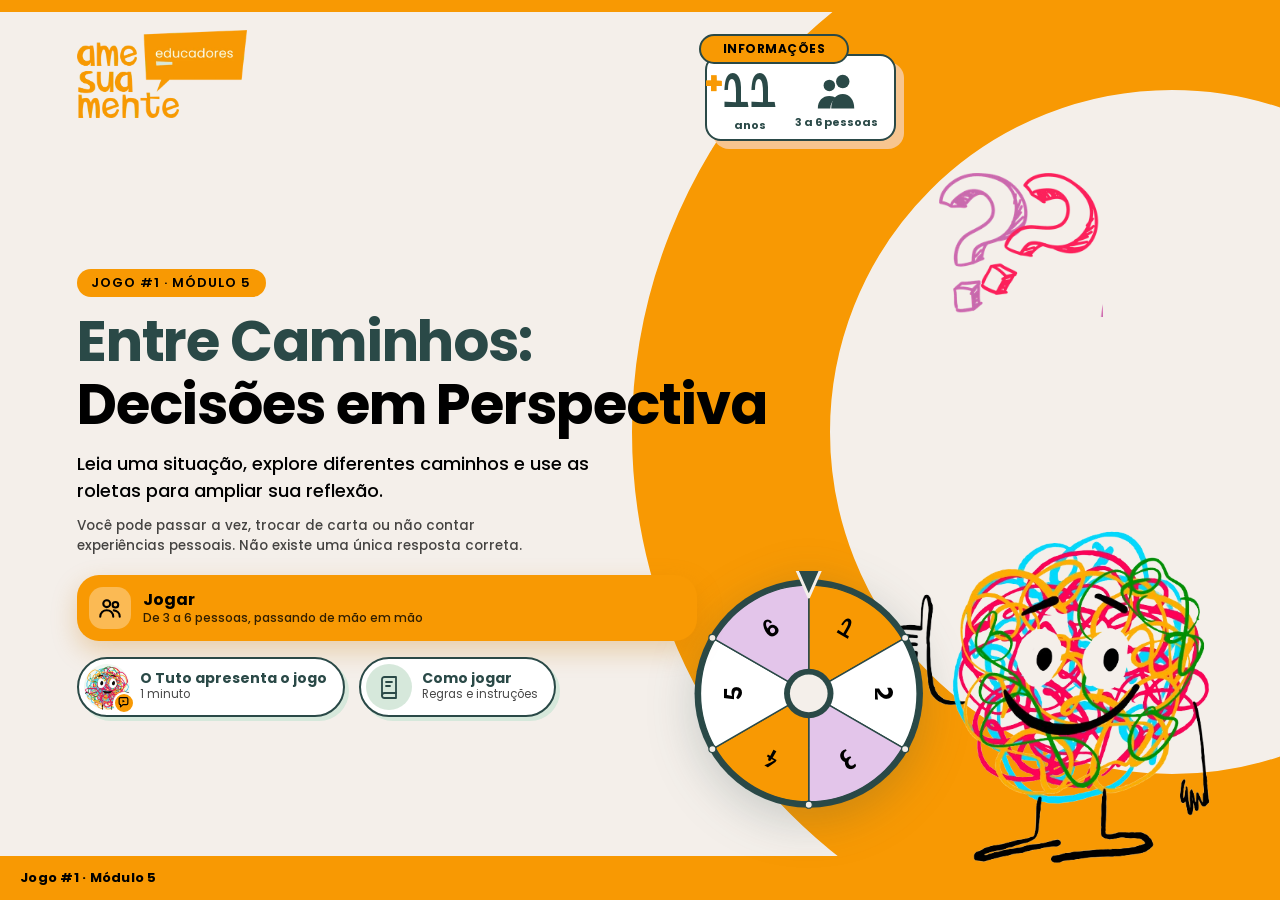
==== commit cb2901e4: "Entre Caminhos: conteúdo, regras e roletas do documento revisado - Novo nome: Entre Caminhos: Decisõ" ====
--- a/tomada-de-decisao/index.html
+++ b/tomada-de-decisao/index.html
@@ -3,8 +3,8 @@
 <head>
   <meta charset="utf-8">
   <meta name="viewport" content="width=device-width, initial-scale=1, viewport-fit=cover">
-  <title>Tomada de decisão: o que você faria? · ame sua mente</title>
-  <meta name="description" content="Jogo #1 do Módulo 5 do ame sua mente na escola: gire as roletas, tire uma carta-dilema e pratique a tomada de decisão.">
+  <title>Entre Caminhos: Decisões em Perspectiva · ame sua mente</title>
+  <meta name="description" content="Jogo #1 do Módulo 5 do ame sua mente na escola: leia uma situação, explore diferentes caminhos e use as roletas para ampliar sua reflexão sobre tomada de decisão.">
   <meta name="theme-color" content="#F89903">
   <link rel="icon" href="assets/img/logo-preto.webp">
   <link rel="preconnect" href="https://fonts.googleapis.com">
@@ -20,18 +20,28 @@
     <div class="home-inner">
       <img class="home-logo" src="assets/img/logo-educadores.webp" alt="ame sua mente educadores" width="170" height="88">
       <div class="home-kicker">Jogo #1 · Módulo 5</div>
-      <h1 class="home-title">Tomada de decisão: <span>o que você faria?</span></h1>
-      <p class="home-lead">Gire as roletas, tire uma carta-dilema e conte o que você faria no lugar do personagem.</p>
+      <h1 class="home-title">Entre Caminhos: <span>Decisões em Perspectiva</span></h1>
+      <p class="home-lead">Leia uma situação, explore diferentes caminhos e use as roletas para ampliar sua reflexão.</p>
+      <p class="home-seguro">Você pode passar a vez, trocar de carta ou não contar experiências pessoais. Não existe uma única resposta correta.</p>
       <div class="home-cta">
         <button class="btn btn-primary" data-action="setup">
           <span class="btn-ico"><svg viewBox="0 0 24 24"><circle cx="9" cy="8" r="3.2"/><path d="M3 20c0-3.6 2.7-6 6-6s6 2.4 6 6"/><circle cx="17" cy="9" r="2.6"/><path d="M15.5 14.2c3 .2 5.5 2.4 5.5 5.8"/></svg></span>
-          <span><b>Começar a jogar</b><small>de 3 a 6 jogadores, com placas</small></span>
+          <span><b>Jogar</b><small>De 3 a 6 pessoas, passando de mão em mão</small></span>
         </button>
       </div>
       <button class="btn btn-continue hidden" data-action="resume" id="resumeBtn">
         <span><b>Continuar partida</b><small id="resumeInfo"></small></span>
       </button>
-      <button class="link-btn" data-action="rules">Como jogar</button>
+      <div class="home-links">
+        <button class="intro-btn" data-action="intro">
+          <span class="intro-av"><img src="assets/intro/avatar.webp" alt="" width="56" height="56"><i><svg viewBox="0 0 24 24"><path d="M4 5.5A2.5 2.5 0 0 1 6.5 3h11A2.5 2.5 0 0 1 20 5.5v8a2.5 2.5 0 0 1-2.5 2.5H11l-4.5 4v-4h0A2.5 2.5 0 0 1 4 13.5z"/><path d="M10.2 6.9v5.2l4.4-2.6z" fill="currentColor"/></svg></i></span>
+          <span><b>O Tuto apresenta o jogo</b><small>1 minuto</small></span>
+        </button>
+        <button class="intro-btn" data-action="rules">
+          <span class="intro-av rules-av"><svg viewBox="0 0 24 24"><path d="M5 4.5A2.5 2.5 0 0 1 7.5 2H19v16H7.5A2.5 2.5 0 0 0 5 20.5v-16Z"/><path d="M5 20.5A2.5 2.5 0 0 0 7.5 23H19v-5"/><path d="M9 7h6M9 11h4"/></svg></span>
+          <span><b>Como jogar</b><small>Regras e instruções</small></span>
+        </button>
+      </div>
     </div>
     <div class="home-info" aria-label="informações">
       <div class="info-pill">Informações</div>
@@ -39,7 +49,7 @@
         <div class="info-age"><span class="plus">+</span>11<small>anos</small></div>
         <div class="info-players">
           <svg viewBox="0 0 48 40"><circle cx="30" cy="10" r="7"/><path d="M18 38c0-9 5-15 12-15s12 6 12 15z"/><circle cx="16" cy="14" r="6"/><path d="M4 38c0-8 5-13 12-13 3 0 5 1 7 2-4 3-6 7-6 11z"/></svg>
-          <small>3 a 6 jogadores</small>
+          <small>3 a 6 pessoas</small>
         </div>
       </div>
     </div>
@@ -60,11 +70,20 @@
         <img src="assets/img/logo-educadores.webp" alt="ame sua mente educadores" width="112" height="58">
       </button>
       <div class="topbar-title" id="topbarTitle"></div>
-      <div class="topbar-actions">
-        <button class="icon-btn" data-action="rules" aria-label="Regras">
+      <button class="icon-btn menu-btn" id="menuBtn" aria-label="Menu" aria-expanded="false" aria-controls="topActions" title="Menu">
+        <svg viewBox="0 0 24 24"><path d="M4 7h16M4 12h16M4 17h16"/></svg>
+      </button>
+      <div class="topbar-actions" id="topActions">
+        <button class="icon-btn" data-action="intro" aria-label="O Tuto apresenta o jogo" title="O Tuto apresenta o jogo">
+          <svg viewBox="0 0 24 24"><path d="M4 5.5A2.5 2.5 0 0 1 6.5 3h11A2.5 2.5 0 0 1 20 5.5v8a2.5 2.5 0 0 1-2.5 2.5H11l-4.5 4v-4h0A2.5 2.5 0 0 1 4 13.5z"/><path d="M10.2 6.9v5.2l4.4-2.6z" fill="currentColor"/></svg>
+        </button>
+        <button class="icon-btn" data-action="ask-finish" aria-label="Encerrar a partida" title="Encerrar a partida">
+          <svg viewBox="0 0 24 24"><path d="M15 7V4H4v16h11v-3"/><path d="M9.5 12H20"/><path d="M17 9l3 3-3 3"/></svg>
+        </button>
+        <button class="icon-btn" data-action="rules" aria-label="Regras" title="Regras">
           <svg viewBox="0 0 24 24"><path d="M5 4.5A2.5 2.5 0 0 1 7.5 2H19v16H7.5A2.5 2.5 0 0 0 5 20.5v-16Z"/><path d="M5 20.5A2.5 2.5 0 0 0 7.5 23H19v-5"/><path d="M9 7h6M9 11h4"/></svg>
         </button>
-        <button class="icon-btn" data-action="sound" aria-label="Som" id="soundBtn">
+        <button class="icon-btn" data-action="sound" aria-label="Som" id="soundBtn" title="Som">
           <svg viewBox="0 0 24 24"><path d="M4 9h4l5-4v14l-5-4H4z"/><path class="wave" d="M16.5 8.5a5 5 0 0 1 0 7M19 6a8.5 8.5 0 0 1 0 12"/><path class="mute" d="M16 9l6 6M22 9l-6 6"/></svg>
         </button>
       </div>
@@ -78,6 +97,7 @@
             <svg viewBox="0 0 24 24"><path d="M20 12a8 8 0 1 1-2.3-5.6"/><path d="M20 4v4.5h-4.5"/></svg>
             Girar as roletas
           </button>
+          <button class="btn btn-soft btn-pill hidden" id="rereadBtn" data-action="open-card">Reler a carta</button>
           <div class="set-chip" id="setChip"></div>
         </div>
       </div>
@@ -91,18 +111,45 @@
         <p class="deck-hint" id="deckHint"></p>
       </div>
 
-      <aside class="score" id="score" aria-label="Placar"></aside>
+      <aside class="score" id="score" aria-label="Trilha coletiva"></aside>
     </main>
 
     <div class="step" id="step" role="status" aria-live="polite"></div>
   </section>
+
+  <!-- Apresentação do Tuto (balões no estilo do guia do participante) -->
+  <div id="intro" class="modal hidden" role="dialog" aria-modal="true" aria-label="O Tuto apresenta o jogo">
+    <div class="intro-sheet">
+      <div class="intro-bg b1" aria-hidden="true"></div><div class="intro-bg b2" aria-hidden="true"></div>
+      <button class="sheet-close" data-action="close" aria-label="Fechar">×</button>
+      <div class="intro-kicker">O Tuto apresenta</div>
+      <div class="intro-stage">
+        <div class="intro-tuto" aria-hidden="true">
+          <div class="shadow"></div>
+          <div class="fig" id="introFig"></div>
+        </div>
+        <div class="intro-bubble" id="introBubble" aria-live="polite"></div>
+      </div>
+      <div class="intro-bar">
+        <button class="ibtn" id="introPrev" aria-label="Balão anterior"><svg viewBox="0 0 24 24"><path d="M15 6l-6 6 6 6"/></svg></button>
+        <button class="ibtn play" id="introPlay" aria-label="Continuar"><svg viewBox="0 0 24 24"><path class="i-play" d="M8 5.5v13l10.5-6.5z"/><path class="i-pause" d="M8 5h3v14H8zM13 5h3v14h-3z"/><path class="i-again" d="M5 12a7 7 0 1 0 2.2-5.1M5 4.5v4h4"/></svg></button>
+        <button class="ibtn" id="introNext" aria-label="Próximo balão"><svg viewBox="0 0 24 24"><path d="M9 6l6 6-6 6"/></svg></button>
+        <div class="intro-segs" id="introSegs"></div>
+        <button class="ibtn mute" id="introMute" aria-label="Silenciar a voz" aria-pressed="false" title="Silenciar a voz" hidden><svg viewBox="0 0 24 24"><path d="M4 9h4l5-4v14l-5-4H4z"/><path class="i-on" d="M16.5 8.5a5 5 0 0 1 0 7M19 6a8.5 8.5 0 0 1 0 12"/><path class="i-off" d="M16 9l6 6M22 9l-6 6"/></svg></button>
+      </div>
+      <div class="intro-end">
+        <button class="pbtn" id="introAgain">Ver de novo</button>
+        <button class="pbtn primary" data-action="intro-play">Vamos jogar!</button>
+      </div>
+    </div>
+  </div>
 
   <!-- Configuração -->
   <div id="setup" class="modal hidden" role="dialog" aria-modal="true" aria-labelledby="setupTitle">
     <div class="sheet">
       <button class="sheet-close" data-action="close" aria-label="Fechar">×</button>
       <h2 id="setupTitle" class="sheet-title">Nova partida</h2>
-      <p class="sheet-sub">Passe o aparelho de mão em mão. Quem responde o dilema recebe os pontos das placas dos outros jogadores.</p>
+      <p class="sheet-sub">Passem o aparelho de mão em mão. O jogo é cooperativo: o grupo reúne marcadores de raciocínio, sem placar individual e sem vencedor.</p>
       <div class="field">
         <span>Jogadores</span>
         <div class="seg" id="playersSeg"></div>
@@ -112,12 +159,16 @@
         <div class="names-list" id="namesList"></div>
       </div>
       <div class="field">
-        <span>Rodadas (vezes que cada jogador responde)</span>
+        <span>Voltas (vezes que cada pessoa responde)</span>
         <div class="seg" id="roundsSeg"></div>
       </div>
       <div class="field">
-        <span>Roletas</span>
+        <span>Roletas: Base (situações do dia a dia), Expansão (relações, meio digital e emoções) ou Alternar</span>
         <div class="seg" id="setSeg"></div>
+      </div>
+      <div class="field">
+        <span>Meta do grupo (marcadores de raciocínio). A meta não é competitiva e pode ser ajustada</span>
+        <div class="seg" id="metaSeg"></div>
       </div>
       <button class="btn btn-primary wide" data-action="start">Começar partida</button>
     </div>
@@ -141,17 +192,17 @@
     </div>
   </div>
 
-  <!-- Avaliação com placas -->
+  <!-- Marcadores de raciocínio -->
   <div id="vote" class="modal hidden" role="dialog" aria-modal="true" aria-labelledby="voteTitle">
     <div class="sheet sheet-mid">
       <h2 id="voteTitle" class="sheet-title"></h2>
       <p class="sheet-sub" id="voteSub"></p>
-      <div class="vote-list" id="voteList"></div>
+      <div id="voteList"></div>
       <div class="vote-foot" id="voteFoot"></div>
     </div>
   </div>
 
-  <!-- Regras -->
+  <!-- Regras (versão online) -->
   <div id="rules" class="modal hidden" role="dialog" aria-modal="true" aria-label="Regras">
     <div class="sheet sheet-wide">
       <button class="sheet-close" data-action="close" aria-label="Fechar">×</button>
@@ -160,27 +211,40 @@
           <div class="rule-head">O jogo</div>
           <dl>
             <dt>Faixa etária</dt><dd>A partir de 11 anos.</dd>
-            <dt>Objetivo</dt><dd>Praticar a tomada de decisão em situações diversas.</dd>
-            <dt>Número de jogadores</dt><dd>De 3 a 6 pessoas.</dd>
+            <dt>Participantes</dt><dd>De 3 a 6 pessoas, no mesmo aparelho. Sugestão de duração: 20 a 35 minutos, conforme o grupo e o número de voltas.</dd>
+            <dt>Objetivo</dt><dd>Praticar a tomada de decisão em situações cotidianas, considerando diferentes caminhos, possíveis consequências, limites pessoais e fontes de apoio.</dd>
+            <dt>O que tem no jogo</dt><dd>28 cartas-dilema, três roletas (Pessoa envolvida, Contexto e Emoção), marcadores de raciocínio e um cronômetro opcional de 1 minuto.</dd>
             <dt>Competências da BNCC</dt><dd>Argumentar com base em fatos, dados e informações confiáveis, para formular, negociar e defender ideias, pontos de vista e decisões comuns que respeitem e promovam os direitos humanos, a consciência socioambiental e o consumo responsável em âmbito local, regional e global, com posicionamento ético em relação ao cuidado de si, dos outros e do planeta.</dd>
           </dl>
+          <p class="rule-sub">Acordos de cuidado</p>
+          <ul>
+            <li>Fale sobre o cenário da carta; ninguém precisa revelar um episódio pessoal.</li>
+            <li>Qualquer pessoa pode dizer “passo”, pedir outra carta ou responder só com o que quiser.</li>
+            <li>Não ridicularize, interrompa ou pressione alguém a explicar uma escolha.</li>
+            <li>Se a conversa indicar risco atual ou pedido de ajuda, interrompa a dinâmica e siga os protocolos de acolhimento e proteção da instituição. O jogo não substitui atendimento profissional.</li>
+          </ul>
           <a class="help-link" href="https://www.amesuamente.org.br/precisa-de-ajuda-em-saude-mental/" target="_blank" rel="noopener">Precisa de ajuda em saúde mental?</a>
         </article>
         <article class="rule-card">
           <div class="rule-head">Como jogar</div>
           <ol>
-            <li>Na sua vez, <b>gire as três roletas</b>: personagem, lugar e sentimento.</li>
-            <li><b>Tire uma carta-dilema</b> e leia em voz alta a história formada.</li>
-            <li>Coloque-se no lugar do personagem e <b>diga o que faria</b> para resolver o dilema.</li>
-            <li>Os outros jogadores avaliam com uma placa:
-              <span class="placa-row"><i class="pl verde">2</i> concordo completamente</span>
-              <span class="placa-row"><i class="pl amarela">1</i> concordo em partes</span>
-              <span class="placa-row"><i class="pl vermelha">0</i> discordo da decisão</span>
-            </li>
-            <li>Cada jogador <b>justifica a sua placa</b>. Depois, o jogador à esquerda continua.</li>
-            <li><b>Vence quem juntar mais pontos.</b></li>
+            <li><b>Monte a partida.</b> Toque em “Jogar”, escolha de 3 a 6 pessoas, os nomes, as voltas (1 a 3 ou livre), o conjunto de roletas e a meta do grupo.</li>
+            <li><b>Tire uma carta</b> do monte e leia em voz alta (ou peça a quem conduz para ler). O dilema já faz sentido sozinho. Se preferir, <b>passe a vez</b> ou <b>troque de carta</b>.</li>
+            <li><b>Gire as três roletas.</b> Os resultados são perguntas de perspectiva, não partes da história. Escolha uma ou mais que ajudem, ignore uma que não combine ou incomode, ou sorteie outro resultado de uma única roleta.</li>
+            <li><b>Responda</b> em até um minuto (o cronômetro é opcional): “Uma possibilidade seria…”. Vale incluir alternativas, consequências, limites e pedidos de ajuda. Também dá para pedir tempo.</li>
+            <li><b>Quem escuta</b> pode acrescentar “Outra alternativa poderia ser…” ou “Uma consequência possível seria…”. Quem respondeu não precisa aceitar.</li>
+            <li><b>Registrem os marcadores</b> de raciocínio. A pontuação não depende da concordância do grupo.</li>
+            <li>A vez passa para a <b>próxima pessoa</b>. A partida termina após as voltas combinadas ou quando o grupo encerrar (ícone de porta, no topo).</li>
           </ol>
-          <p class="note"><b>Bônus:</b> há dois conjuntos de roletas (clássicas e bônus). Você pode escolher um deles ou alternar a cada rodada. Cada carta também traz uma pergunta <b>para pensar</b>, que ajuda a olhar a situação por outros ângulos.</p>
+          <p class="rule-sub">Marcadores de raciocínio</p>
+          <ul class="mk-list">
+            <li><b>Ação:</b> a pessoa apresenta pelo menos um caminho possível.</li>
+            <li><b>Consequência:</b> a pessoa considera o que pode acontecer com ela ou com outra pessoa.</li>
+            <li><b>Apoio e limites:</b> a pessoa identifica um limite, um adulto de confiança, um serviço ou outra forma segura de apoio. Pedir ajuda também é uma decisão.</li>
+          </ul>
+          <p class="note"><b>Meta cooperativa:</b> a sugestão é reunir 12 marcadores, mas a meta não é competitiva e pode ser ajustada. Se o grupo não chegar lá, a atividade continua válida: o que vale é o que foi pensado e conversado. Não há vencedor individual.</p>
+          <p class="note"><b>Roletas:</b> a Base traz situações e contextos cotidianos; a Expansão traz relações, comunicação digital, comunidade e emoções. Escolha uma ou alterne a cada rodada.</p>
+          <p class="note"><b>Fechamento:</b> cada pessoa pode escolher uma palavra ou ideia da conversa (“alternativa”, “limite”, “apoio”, “consequência” ou outra). A partilha é opcional.</p>
         </article>
       </div>
     </div>
@@ -195,10 +259,10 @@
   <div id="confirm" class="modal hidden" role="dialog" aria-modal="true" aria-labelledby="confirmTitle">
     <div class="sheet">
       <h2 id="confirmTitle" class="sheet-title">Sair da partida?</h2>
-      <p class="sheet-sub">A pontuação fica salva neste aparelho. Você pode continuar depois pela tela inicial.</p>
+      <p class="sheet-sub" id="confirmSub"></p>
       <div class="row-btns">
         <button class="btn btn-soft" data-action="close">Ficar</button>
-        <button class="btn btn-primary btn-pill" data-action="leave">Sair</button>
+        <button class="btn btn-primary btn-pill" id="confirmOk" data-action="leave">Sair</button>
       </div>
     </div>
   </div>
@@ -206,6 +270,53 @@
   <div id="toast" class="toast" role="status" aria-live="polite"></div>
   <canvas id="confetti" aria-hidden="true"></canvas>
 
+  <script>
+  /* celular em pé: os ícones da barra viram um menu (3 barras) com o nome de cada ação (como no Tuto e a jornada) */
+  (function () {
+    var tb = document.getElementById("topbar"), m = document.getElementById("topActions");
+    var b = document.getElementById("menuBtn");
+    if (!b || !m) return;
+    var ultimo = 0;
+    function fechar() { document.body.classList.remove("menu-aberto"); if (b) b.setAttribute("aria-expanded", "false"); }
+    function alternar() { var a = document.body.classList.toggle("menu-aberto"); b.setAttribute("aria-expanded", String(a)); }
+    // toque: age já no soltar do dedo (pointerup) e ignora o click que vem logo depois; mouse e teclado usam o click
+    function ligar() {
+      b.addEventListener("pointerup", function (e) { if (e.pointerType === "mouse") return; ultimo = Date.now(); e.stopPropagation(); alternar(); });
+      b.addEventListener("click", function (e) { e.stopPropagation(); if (Date.now() - ultimo < 700) return; alternar(); });
+    }
+    ligar();
+    document.addEventListener("click", function (e) {
+      if (b.contains(e.target)) return;
+      if (!m.contains(e.target)) fechar(); else if (e.target.closest(".icon-btn")) setTimeout(fechar, 0);
+    });
+    // Safari do iPhone: depois de girar, a área de toque pode ficar no lugar antigo. Recria o botão e renova a barra.
+    function renovar() {
+      var aberto = document.body.classList.contains("menu-aberto");
+      var novo = b.cloneNode(true);
+      b.parentNode.replaceChild(novo, b);
+      b = novo; ligar();
+      b.setAttribute("aria-expanded", String(aberto));
+      if (tb) { tb.style.transform = "translateZ(0)"; void tb.offsetHeight; setTimeout(function () { tb.style.transform = ""; }, 60); }
+    }
+    var larg = window.innerWidth;
+    function compacto() {
+      var c = window.innerWidth <= 640 && window.innerHeight > window.innerWidth;
+      document.body.classList.toggle("menu-compacto", c);
+      if (!c) fechar();
+    }
+    // só fecha se a LARGURA mudar (girar o aparelho): a barra do Safari encolhe/cresce ao tocar e dispara resize só de altura
+    function girou() {
+      var mudou = window.innerWidth !== larg;
+      if (mudou) { larg = window.innerWidth; fechar(); }
+      compacto();
+      if (mudou) renovar();
+    }
+    compacto();
+    window.addEventListener("resize", girou);
+    window.addEventListener("orientationchange", function () { setTimeout(girou, 120); setTimeout(girou, 600); setTimeout(renovar, 700); });
+    if (window.matchMedia) { var mq = window.matchMedia("(orientation: portrait)"); (mq.addEventListener ? mq.addEventListener("change", function () { setTimeout(girou, 100); }) : mq.addListener(function () { setTimeout(girou, 100); })); }
+  })();
+  </script>
   <script type="module" src="js/main.js"></script>
 </body>
 </html>
--- a/tomada-de-decisao/css/style.css
+++ b/tomada-de-decisao/css/style.css
@@ -1,5 +1,5 @@
 /* ==========================================================
-   Tomada de decisão: o que você faria? — ame sua mente
+   Entre Caminhos: Decisões em Perspectiva — ame sua mente
    Tokens: design system ame sua mente (out/2026), vertente educadores
    ========================================================== */
 @font-face {
@@ -37,10 +37,6 @@
   --shadow: 0 4px 12px rgba(42, 73, 71, .10), 0 2px 4px rgba(42, 73, 71, .06);
   --shadow-lg: 0 18px 44px rgba(42, 73, 71, .18), 0 4px 10px rgba(42, 73, 71, .08);
 
-  /* placas */
-  --pl-verde: #25AF5C;
-  --pl-amarela: #F79D18;
-  --pl-vermelha: #FF3131;
 
   --r-sm: 10px; --r-md: 16px; --r-lg: 24px; --r-xl: 32px;
   --ease: cubic-bezier(.2, .8, .2, 1);
@@ -294,10 +290,6 @@
 .avatar img { width: 100%; height: 100%; object-fit: cover; display: block; }
 .pname { flex: 1; min-width: 0; font-weight: 600; font-size: 14.5px; line-height: 1.2; overflow: hidden; text-overflow: ellipsis; }
 .pname small { display: block; font-weight: 500; font-size: 11.5px; color: var(--ink-2); }
-.pts { font-family: var(--font-display); font-size: 28px; line-height: 1; color: var(--verde-escuro); min-width: 34px; text-align: right; }
-.score li.turn .pts { color: var(--preto); }
-.pts.bump { animation: bump .6s var(--ease-back); }
-@keyframes bump { 40% { transform: scale(1.5); } }
 .score-note { margin: 12px 0 0; font-size: 12px; color: var(--ink-2); }
 
 /* painel de etapa (rodapé flutuante) */
@@ -428,66 +420,8 @@
 }
 .name-row input:focus { outline: none; }
 .name-row:focus-within { box-shadow: 0 0 0 2px var(--verde-escuro); }
-
-/* avaliação: placas no estilo das cartas impressas */
-.pcards { display: grid; grid-template-columns: repeat(3, minmax(0, 1fr)); gap: 14px; }
-.pcard {
-  --c: #25AF5C;
-  position: relative; display: flex; flex-direction: column; align-items: center;
-  aspect-ratio: 63 / 88; padding: 10px 8px 0; overflow: hidden;
-  background: var(--c); color: var(--branco); text-align: center;
-  border: 4px solid var(--preto); border-radius: 16px;
-  container-type: inline-size;   /* textos acompanham a largura da carta */
-  box-shadow: 0 6px 16px rgba(0, 0, 0, .14);
-  transition: transform .25s var(--ease-back), box-shadow .25s, opacity .25s;
-}
-.pcard.verde { --c: #25AF5C; }
-.pcard.amarela { --c: #F79D18; }
-.pcard.vermelha { --c: #FF3131; }
-.pcard-logo { position: absolute; top: 8px; left: 9px; width: 26%; height: auto; filter: brightness(0) invert(1); }
-.pcard-nome { margin-top: 30%; font-weight: 700; font-size: min(24px, 15.5cqw); line-height: 1.1; white-space: nowrap; }
-.pcard-lbl {
-  margin-top: 6px; background: #E8F1EA; color: var(--c); font-weight: 700; font-size: min(15px, 10.5cqw);
-  padding: 3px min(14px, 6cqw); border-radius: 999px; white-space: nowrap;
-}
-.pcard.amarela .pcard-lbl, .pcard.verde .pcard-lbl { color: color-mix(in srgb, var(--c) 70%, #000); }
-.pcard-tuto { margin-top: auto; width: 82%; height: 52%; object-fit: contain; object-position: 50% 100%; }
-button.pcard { cursor: pointer; }
-button.pcard:hover { transform: translateY(-4px) rotate(-1deg); }
-button.pcard.on { transform: translateY(-6px) scale(1.04); box-shadow: 0 0 0 4px var(--branco), 0 0 0 8px var(--verde-escuro), 0 14px 26px rgba(0, 0, 0, .2); }
-.pcards.picked .pcard:not(.on) { opacity: .45; }
-.pcard.small { border-width: 3px; border-radius: 12px; padding-top: 8px; }
-.pcard.small .pcard-nome { font-size: min(16px, 15.5cqw); }
-.pcard.small .pcard-lbl { font-size: min(11.5px, 10.5cqw); padding: 2px min(10px, 6cqw); }
-.pcard.small .pcard-logo { top: 6px; left: 7px; }
-
-.vote-who { display: flex; align-items: center; gap: 12px; }
-.vote-who .avatar { width: 46px; height: 46px; }
-.vote-dots { display: flex; justify-content: center; gap: 6px; margin-top: 16px; }
-.vote-dots i { width: 26px; height: 6px; border-radius: 99px; background: var(--verde-reb); }
-.vote-dots i.on { background: var(--amarelo); }
-.vote-dots i.done { background: var(--verde-escuro); }
 .vote-count { font-size: 13px; font-weight: 600; color: var(--ink-2); }
-.handoff { text-align: center; padding: 6px 0 0; }
-.handoff .avatar { width: 88px; height: 88px; margin: 0 auto 10px; box-shadow: 0 0 0 4px var(--amarelo); }
-.handoff small { display: block; font-size: 12px; font-weight: 600; letter-spacing: .08em; text-transform: uppercase; color: var(--ink-2); margin-bottom: 4px; }
-.handoff .sheet-title { padding: 0; }
-.handoff .sheet-sub { margin: 0 auto; max-width: 32em; }
 .vote-foot { display: flex; align-items: center; justify-content: space-between; gap: 12px; margin-top: 18px; flex-wrap: wrap; }
-
-/* revelação */
-.reveal { display: grid; grid-template-columns: repeat(auto-fit, minmax(110px, 150px)); justify-content: center; gap: 14px; margin-bottom: 18px; }
-.rv { perspective: 700px; animation: rvFlip .6s var(--ease-back) both; animation-delay: var(--d, 0s); }
-.rv-who { display: flex; align-items: center; justify-content: center; gap: 6px; font-weight: 600; font-size: 13.5px; margin-bottom: 8px; min-width: 0; }
-.rv-who .avatar { width: 30px; height: 30px; }
-@keyframes rvFlip { from { transform: rotateY(90deg); opacity: 0; } }
-.total {
-  display: flex; align-items: center; justify-content: center; gap: 14px;
-  background: var(--amarelo); border-radius: 20px; padding: 14px 18px; margin-bottom: 14px;
-}
-.total b { font-family: var(--font-display); font-weight: 400; font-size: 52px; line-height: 1; }
-.total span { font-weight: 600; font-size: 15px; line-height: 1.3; }
-.justify { background: var(--verde-fundo); border-radius: 16px; padding: 12px 16px; font-size: 14.5px; margin-bottom: 18px; }
 
 /* regras */
 .rules-grid { display: grid; grid-template-columns: repeat(2, 1fr); gap: 18px; padding-top: 34px; }
@@ -501,24 +435,12 @@
 .rule-card ol { padding-left: 18px; margin: 0; }
 .rule-card li { margin-bottom: 6px; }
 .rule-card .note { background: var(--verde-fundo); border-radius: 12px; padding: 10px 12px; font-size: 12.5px; }
-.placa-row { display: flex; align-items: center; gap: 8px; margin: 4px 0; }
-.pl { font-style: normal; font-family: var(--font-display); width: 26px; height: 26px; border-radius: 8px; display: grid; place-items: center; color: var(--branco); flex: none; }
-.pl.verde { background: var(--pl-verde); }
-.pl.amarela { background: var(--pl-amarela); color: var(--preto); }
-.pl.vermelha { background: var(--pl-vermelha); }
 .help-link { display: inline-block; margin-top: 6px; color: var(--verde-escuro); font-weight: 600; }
 
 /* fim */
 .end-sheet { text-align: center; }
 .end-tuto { width: 150px; height: auto; margin: -8px auto 4px; display: block; }
 .end-sheet .sheet-title { padding: 0; }
-.podium { list-style: none; margin: 18px 0; padding: 0; display: grid; gap: 8px; text-align: left; }
-.podium li { display: flex; align-items: center; gap: 12px; background: var(--verde-fundo); border-radius: 16px; padding: 8px 14px 8px 8px; }
-.podium li.win { background: var(--amarelo); }
-.podium .pos { font-family: var(--font-display); font-size: 22px; width: 28px; text-align: center; color: var(--verde-escuro); }
-.podium li.win .pos { color: var(--preto); }
-.podium .pts { font-size: 30px; }
-.podium li.win .pts { color: var(--preto); }
 .end-sheet .row-btns { justify-content: center; }
 
 .toast {
@@ -553,7 +475,6 @@
   .score .avatar { width: 32px; height: 32px; }
   .score .pname { font-size: 13px; max-width: 80px; }
   .score .pname small { display: none; }
-  .score .pts { font-size: 22px; min-width: 20px; }
   .table { padding: 16px 10px 16px; border-radius: 24px; }
   .wheels { gap: 6px; }
   .wheel .seg-lbl { display: none; }
@@ -577,9 +498,6 @@
   .topbar-title { font-size: 13px; }
   .icon-btn { width: 38px; height: 38px; }
   .names-list { grid-template-columns: 1fr; }
-  .pcards { gap: 8px; }
-  .pcard { border-width: 3px; border-radius: 12px; padding-top: 8px; }
-  .reveal { grid-template-columns: repeat(auto-fit, minmax(96px, 1fr)); gap: 8px; }
 }
 @media (max-width: 640px) {
   .home-inner { justify-content: flex-start; padding-top: 120px; }
@@ -624,17 +542,6 @@
   .spot-actions { flex-wrap: nowrap; width: 100%; gap: 8px; }
   .spot-actions .btn { flex: 1; padding: 12px 8px; font-size: 13.5px; white-space: nowrap; }
   .spot-actions .timer { flex: 1; justify-content: center; font-size: 13px; }
-
-  /* revelação das placas */
-  .reveal { gap: 8px; margin-bottom: 12px; }
-  .rv-who { flex-direction: column; gap: 2px; font-size: 12.5px; margin-bottom: 6px; text-align: center; }
-  .rv-who .avatar { width: 28px; height: 28px; }
-  .reveal .pcard { aspect-ratio: 63 / 88; }
-  .reveal .pcard-tuto { height: 46%; }
-  .total { padding: 10px 14px; margin-bottom: 10px; gap: 10px; border-radius: 16px; }
-  .total b { font-size: 40px; }
-  .total span { font-size: 14px; }
-  .justify { font-size: 13.5px; padding: 10px 14px; margin-bottom: 12px; }
   .vote-foot { flex-wrap: nowrap; margin-top: 12px; gap: 8px; }
   .vote-foot .btn { flex: 1; padding: 12px 10px; font-size: 14.5px; }
   .vote-foot .vote-count { flex: none; }
@@ -645,3 +552,271 @@
   .home-kicker { margin-bottom: 14px; }
   .home-cta { margin-top: 18px; }
 }
+
+/* ==========================================================
+   Entre Caminhos: Decisões em Perspectiva — peças novas
+   ========================================================== */
+/* botões simples (apresentação do Tuto) */
+.pbtn { display: inline-flex; align-items: center; justify-content: center; padding: 12px 22px; border-radius: 999px; font-weight: 600; background: var(--verde-reb); color: var(--verde-escuro); transition: transform .2s var(--ease-back); }
+.pbtn:hover { transform: translateY(-2px); }
+.pbtn.primary { background: var(--amarelo); color: var(--preto); box-shadow: 0 8px 20px rgba(200, 120, 0, .28); }
+
+/* tela inicial */
+.home-seguro { margin: -12px 0 22px; max-width: 34em; font-size: 13.5px; color: var(--ink-2); font-weight: 500; }
+.home-links { display: flex; align-items: center; gap: 14px; flex-wrap: wrap; margin-top: 22px; }
+.home-title { max-width: 14ch; }
+
+/* trilha coletiva (no lugar do placar) */
+.score h3 + .trail + h3 { margin-top: 16px; }
+.trail { display: grid; gap: 10px; }
+.trail-n { display: flex; align-items: baseline; gap: 8px; }
+.trail-n b { font-family: var(--font-display); font-weight: 400; font-size: 44px; line-height: 1; color: var(--verde-escuro); }
+.trail-n span { font-size: 12.5px; font-weight: 600; color: var(--ink-2); line-height: 1.25; }
+.trail-n.bump b { animation: bump .6s var(--ease-back); }
+@keyframes bump { 40% { transform: scale(1.35); } }
+.trail-bar { height: 12px; border-radius: 99px; background: var(--verde-reb); overflow: hidden; }
+.trail-bar i { display: block; height: 100%; border-radius: 99px; background: var(--amarelo); transition: width .6s var(--ease); }
+.trail-kinds { list-style: none; margin: 0; padding: 0; display: grid; gap: 6px; }
+.trail-kinds li { display: flex; align-items: center; gap: 8px; font-size: 13.5px; font-weight: 600; color: var(--preto); }
+.trail-kinds li b { margin-left: auto; font-family: var(--font-display); font-weight: 400; font-size: 20px; color: var(--verde-escuro); }
+.mk { width: 14px; height: 14px; border-radius: 5px; background: var(--amarelo); flex: none; }
+.trail-kinds .consequencia .mk { background: var(--lilas-claro); }
+.trail-kinds .apoio .mk { background: var(--verde-reb); box-shadow: inset 0 0 0 1.5px var(--verde-escuro); }
+.trail-kinds.big { grid-template-columns: repeat(auto-fit, minmax(150px, 1fr)); margin: 16px 0; text-align: left; }
+.trail-kinds.big li { background: var(--verde-fundo); border-radius: 14px; padding: 10px 14px; }
+.score h3 { margin-top: 0; }
+
+/* carta aberta: pergunta, lentes e "para pensar" */
+.prompt { margin: 0; width: 100%; font-size: 14px; line-height: 1.5; color: var(--branco); text-align: center; text-wrap: pretty; }
+.prompt b { font-weight: 600; }
+.spot.compact .dcard { --h: min(40vh, 380px, calc((100vw - 32px) * 88 / 63), calc(100dvh - 380px)); }
+.lenses { width: 100%; display: grid; gap: 8px; background: var(--branco); border-radius: var(--r-lg); padding: 14px; box-shadow: var(--shadow); }
+.lenses-cab { display: grid; gap: 2px; }
+.lenses-cab b { font-size: 12px; font-weight: 600; letter-spacing: .08em; text-transform: uppercase; color: var(--verde-escuro); }
+.lenses-cab span { font-size: 13px; color: var(--ink-2); }
+.lens { display: flex; align-items: center; gap: 10px; border-radius: 14px; padding: 10px 12px; background: var(--verde-fundo); border-left: 6px solid var(--amarelo); transition: opacity .2s; }
+.lens.contexto { border-left-color: var(--verde-escuro); }
+.lens.emocao { border-left-color: #c79ad3; }
+.lens.ign { opacity: .5; }
+.lens.ign .lens-txt b, .lens.ign .lens-txt p { text-decoration: line-through; text-decoration-thickness: 1px; }
+.lens-txt { flex: 1; min-width: 0; }
+.lens-txt small { display: block; font-size: 11px; font-weight: 600; letter-spacing: .06em; text-transform: uppercase; color: var(--ink-2); }
+.lens-txt b { display: block; font-size: 16px; line-height: 1.25; color: var(--preto); }
+.lens-txt p { margin: 2px 0 0; font-size: 13px; line-height: 1.4; color: var(--ink-2); }
+.lens-btns { display: grid; gap: 6px; flex: none; }
+.lens-btns button { padding: 6px 12px; border-radius: 999px; font-size: 12.5px; font-weight: 600; background: var(--branco); color: var(--verde-escuro); box-shadow: inset 0 0 0 1.5px var(--line-strong); white-space: nowrap; }
+.lens-btns button:disabled { opacity: .4; }
+.lenses-nota { margin: 0; font-size: 12px; color: var(--ink-2); }
+
+/* marcadores de raciocínio */
+.marcas { display: grid; gap: 10px; }
+.marca { display: flex; align-items: center; gap: 14px; width: 100%; text-align: left; padding: 12px 16px 12px 12px; border-radius: 18px; background: var(--verde-fundo); box-shadow: inset 0 0 0 2px transparent; transition: background .2s, box-shadow .2s, transform .2s var(--ease-back); }
+.marca:hover { transform: translateY(-2px); }
+.marca-ico { width: 40px; height: 40px; border-radius: 12px; flex: none; display: grid; place-items: center; background: var(--branco); box-shadow: inset 0 0 0 2px var(--verde-reb); }
+.marca-ico svg { width: 24px; height: 24px; fill: none; stroke: var(--preto); stroke-width: 2.4; stroke-linecap: round; stroke-linejoin: round; opacity: 0; transform: scale(.5); transition: opacity .2s, transform .3s var(--ease-back); }
+.marca-txt { display: grid; gap: 1px; min-width: 0; }
+.marca-txt b { font-size: 16px; color: var(--verde-escuro); }
+.marca-txt > span { font-size: 13.5px; line-height: 1.4; color: var(--preto); }
+.marca-txt small { font-size: 12px; color: var(--ink-2); }
+.marca.on { background: #fff4e0; box-shadow: inset 0 0 0 2px var(--amarelo); }
+.marca.on .marca-ico { background: var(--amarelo); box-shadow: none; }
+.marca.on .marca-ico svg { opacity: 1; transform: none; }
+.marca.consequencia.on { background: #f5e8f8; box-shadow: inset 0 0 0 2px #c79ad3; }
+.marca.consequencia.on .marca-ico { background: var(--lilas-claro); }
+.marca.apoio.on { background: var(--verde-reb); box-shadow: inset 0 0 0 2px var(--verde-escuro); }
+.marca.apoio.on .marca-ico { background: var(--verde-reb); box-shadow: inset 0 0 0 2px var(--verde-escuro); }
+.marcas-nota { margin: 12px 0 0; font-size: 13px; color: var(--ink-2); }
+
+/* fim */
+.closing { text-align: left; background: var(--verde-fundo); border-radius: 18px; padding: 14px 16px; margin: 0 0 16px; }
+.closing > b { display: block; font-size: 12px; font-weight: 600; letter-spacing: .08em; text-transform: uppercase; color: var(--verde-escuro); }
+.closing p { margin: 6px 0; font-size: 14px; color: var(--preto); }
+.words { display: flex; flex-wrap: wrap; gap: 8px; margin: 8px 0; }
+.words span { background: var(--amarelo); color: var(--preto); font-weight: 600; font-size: 14px; padding: 6px 14px; border-radius: 999px; }
+.words span.outra { background: var(--branco); box-shadow: inset 0 0 0 1.5px var(--line-strong); }
+
+/* regras */
+.rule-sub { font-weight: 600; text-transform: uppercase; font-size: 11.5px; letter-spacing: .06em; color: var(--verde-escuro); margin: 12px 0 4px !important; }
+.rule-card ul { padding-left: 18px; margin: 0; }
+.rule-card ul li { margin-bottom: 6px; }
+.rule-card .note { margin: 10px 0 0; }
+
+/* confirmação e rodapé dos marcadores no celular */
+@media (max-width: 760px) {
+  .home-seguro { margin: -6px 0 16px; font-size: 12.5px; }
+  .trail-n b { font-size: 34px; }
+  .trail-n span { font-size: 11.5px; }
+  .score h3 { display: none; }
+  .trail { padding: 0 6px 8px; }
+  .trail-kinds { display: flex; flex-wrap: wrap; gap: 4px 12px; }
+  .trail-kinds li { font-size: 12px; }
+  .trail-kinds li b { margin-left: 4px; font-size: 16px; }
+  .spot-actions { flex-wrap: wrap; }
+  .spot-actions .btn { flex: 1 1 40%; white-space: normal; }
+  .spot.compact .dcard { --h: min(34vh, 300px, calc((100vw - 32px) * 88 / 63)); }
+  .lens { flex-wrap: wrap; }
+  .lens-btns { grid-auto-flow: column; width: 100%; }
+  .lens-btns button { flex: 1; }
+  .marca { padding: 10px 12px 10px 10px; }
+  .vote-foot { flex-wrap: wrap; }
+  .vote-foot .btn { flex: 1 1 100%; }
+}
+
+/* ==========================================================
+   Apresentação do Tuto (balão no estilo do guia do participante)
+   ========================================================== */
+.intro-btn { display: flex; align-items: center; gap: 10px; text-align: left; padding: 5px 16px 5px 5px; border-radius: 99px; background: #fff; border: 2px solid var(--verde-escuro); box-shadow: 4px 4px 0 var(--verde-reb); transition: transform .2s var(--ease), box-shadow .2s var(--ease); }
+.intro-btn:hover { transform: translate(-1px, -2px); box-shadow: 5px 6px 0 var(--verde-reb); }
+.intro-btn b { display: block; font-size: 14px; color: var(--verde-escuro); line-height: 1.2; }
+.intro-btn small { display: block; font-size: 11.5px; color: var(--ink-2); }
+.intro-av { position: relative; flex: none; width: 46px; height: 46px; border-radius: 50%; background: var(--verde-fundo); }
+.intro-av img { width: 100%; height: 100%; border-radius: 50%; object-fit: cover; }
+.intro-av i { position: absolute; right: -5px; bottom: -4px; width: 22px; height: 22px; border-radius: 50%; display: grid; place-items: center; background: var(--amarelo); color: var(--preto); border: 2px solid #fff; }
+.rules-av { display: grid; place-items: center; background: var(--verde-reb); color: var(--verde-escuro); }
+.rules-av svg { width: 24px; height: 24px; fill: none; stroke: currentColor; stroke-width: 1.8; stroke-linecap: round; stroke-linejoin: round; }
+.intro-av i svg { width: 13px; height: 13px; fill: none; stroke: currentColor; stroke-width: 2.2; stroke-linejoin: round; }
+.intro-av i svg path:last-child { stroke: none; }
+.icon-btn svg path[fill="currentColor"] { stroke: none; }
+
+.intro-sheet {
+  position: relative; overflow: hidden; width: min(100%, 940px); max-height: calc(100dvh - 32px);
+  background: var(--verde-fundo); border-radius: 26px; padding: 22px 26px 20px;
+  box-shadow: 0 30px 80px rgba(20, 30, 30, .35); animation: sheetIn .45s var(--ease-back);
+  display: flex; flex-direction: column;
+}
+.intro-bg { position: absolute; z-index: 0; pointer-events: none; }
+.intro-bg.b1 { left: -8%; bottom: -22%; width: 62%; height: 58%; background: var(--verde-reb); clip-path: polygon(0 18%, 100% 0, 92% 100%, 0 100%); }
+.intro-bg.b2 { right: -6%; top: -30%; width: 40%; height: 50%; background: #fff; opacity: .6; clip-path: polygon(8% 0, 100% 12%, 100% 100%, 0 80%); }
+.intro-sheet > * { position: relative; z-index: 1; }
+.intro-sheet .sheet-close { position: absolute; z-index: 3; float: none; margin: 0; right: 14px; top: 12px; }
+.intro-kicker { align-self: flex-start; font-size: 12px; font-weight: 700; text-transform: uppercase; letter-spacing: .06em; color: var(--preto); background: var(--amarelo); padding: 4px 14px; border-radius: 99px; }
+.intro-stage { flex: 1; min-height: 0; display: grid; grid-template-columns: minmax(200px, 40%) 1fr; align-items: end; gap: 0 10px; margin-top: 6px; }
+.intro-tuto { position: relative; width: 100%; aspect-ratio: 632 / 523; cursor: pointer; align-self: end; }
+.intro-tuto .shadow { position: absolute; left: 22%; right: 30%; bottom: 0; height: 5%; background: rgba(42, 73, 71, .16); border-radius: 50%; animation: introSh 3.2s ease-in-out infinite; }
+.intro-tuto .fig { position: absolute; inset: 0; transform-origin: 40% 100%; animation: introBob 3.2s ease-in-out infinite; }
+#intro.playing .intro-tuto .fig { animation-duration: 2.2s; }
+.intro-tuto .lay { position: absolute; inset: 0; width: 100%; height: 100%; }
+@keyframes introBob { 0%, 100% { transform: translateY(0) rotate(-1.2deg); } 50% { transform: translateY(-7px) rotate(1.2deg); } }
+@keyframes introSh { 0%, 100% { transform: scaleX(1); opacity: 1; } 50% { transform: scaleX(.86); opacity: .65; } }
+
+.intro-bubble {
+  position: relative; align-self: center; margin: 20px 8px 40px 18px; min-height: 7.5em;
+  background: #fff; border: 3px solid var(--verde-escuro); border-radius: 24px; padding: 18px 22px;
+  font-size: 18px; line-height: 1.55; font-weight: 500; color: var(--preto);
+  box-shadow: 6px 6px 0 var(--verde-reb); transform-origin: 0% 80%;
+}
+.intro-bubble::after {
+  content: ""; position: absolute; left: -16px; bottom: 34px; width: 26px; height: 26px; background: #fff;
+  border-left: 3px solid var(--verde-escuro); border-bottom: 3px solid var(--verde-escuro);
+  transform: rotate(45deg) skew(8deg, 8deg);
+}
+.intro-bubble.pop { animation: introPop .45s cubic-bezier(.2, 1.6, .4, 1); }
+.intro-bubble .w { display: inline-block; opacity: 0; transform: translateY(5px); transition: opacity .25s ease, transform .3s var(--ease); }
+.intro-bubble .w.on { opacity: 1; transform: none; }
+@keyframes introPop { 0% { transform: scale(.88); opacity: .4; } 100% { transform: scale(1); opacity: 1; } }
+
+.intro-bar { display: flex; align-items: center; gap: 8px; margin-top: 10px; background: #fff; border-radius: 99px; padding: 6px 16px 6px 6px; box-shadow: 0 8px 22px rgba(42, 73, 71, .12); }
+.ibtn { flex: none; width: 40px; height: 40px; border-radius: 50%; display: grid; place-items: center; color: var(--verde-escuro); background: var(--verde-fundo); transition: transform .15s var(--ease); }
+.ibtn:hover { transform: scale(1.07); }
+.ibtn svg { width: 20px; height: 20px; fill: none; stroke: currentColor; stroke-width: 2.2; stroke-linecap: round; stroke-linejoin: round; }
+.ibtn.play { width: 48px; height: 48px; background: var(--amarelo); color: var(--preto); }
+.ibtn.play svg path { fill: currentColor; stroke: none; }
+.ibtn.play svg .i-again { fill: none; stroke: currentColor; }
+.ibtn.play .i-pause, .ibtn.play .i-again { display: none; }
+#intro.playing .ibtn.play .i-play { display: none; }
+#intro.playing .ibtn.play .i-pause { display: inline; }
+#intro.ended .ibtn.play .i-play { display: none; }
+#intro.ended .ibtn.play .i-again { display: inline; }
+.intro-segs { flex: 1; display: flex; gap: 6px; margin-left: 8px; }
+.iseg { flex: 1; height: 26px; display: grid; align-items: center; }
+.iseg::before { content: ""; grid-area: 1 / 1; height: 8px; border-radius: 99px; background: #E3E7E2; }
+.iseg i { grid-area: 1 / 1; height: 8px; width: 0; border-radius: 99px; background: var(--amarelo); }
+.iseg.cur::before { background: var(--verde-reb); }
+.intro-end { display: none; justify-content: center; gap: 10px; margin-top: 12px; }
+#intro.ended .intro-end { display: flex; animation: fadeIn .4s ease; }
+.ibtn.mute { margin-left: 4px; background: transparent; }
+.ibtn[hidden] { display: none; }
+.ibtn.mute .i-off { display: none; }
+.ibtn.mute[aria-pressed="true"] { color: #b3402d; background: #fdecea; }
+.ibtn.mute[aria-pressed="true"] .i-on { display: none; }
+.ibtn.mute[aria-pressed="true"] .i-off { display: inline; }
+
+@media (max-width: 760px), (orientation: portrait) {
+  .intro-sheet { padding: 18px 16px 16px; }
+  .intro-stage { grid-template-columns: 1fr; grid-template-rows: auto auto; align-items: start; }
+  .intro-bubble { order: -1; margin: 12px 4px 18px; font-size: 16px; padding: 14px 16px; min-height: 0; box-shadow: 4px 4px 0 var(--verde-reb); transform-origin: 30% 100%; }
+  .intro-bubble::after { left: 30%; bottom: -16px; transform: rotate(-45deg) skew(8deg, 8deg); }
+  .intro-tuto { width: min(78%, 330px); justify-self: start; }
+  .intro-bar { padding-right: 12px; }
+  .ibtn { width: 36px; height: 36px; }
+  .ibtn.play { width: 44px; height: 44px; }
+}
+@media (prefers-reduced-motion: reduce) { .intro-tuto .fig, .intro-tuto .shadow { animation: none; } }
+
+/* ==========================================================
+   Celular em pé: ícones da barra do topo viram um menu (3 barras) com texto.
+   O modo é marcado por JavaScript (body.menu-compacto): o Safari do iPhone às vezes não reavalia a media query de
+   orientação depois de girar a tela, e o menu ficava no estado errado.
+   ========================================================== */
+.menu-btn { display: none; }
+body.menu-compacto .menu-btn { display: grid; margin-left: auto; }
+body.menu-compacto .topbar-actions {
+  display: none; position: absolute; top: calc(100% + 6px); right: 12px; z-index: 60;
+  flex-direction: column; align-items: stretch; gap: 2px; padding: 8px; min-width: 230px;
+  background: #fff; border-radius: 24px; box-shadow: 0 12px 32px rgba(42, 73, 71, .22), 0 4px 8px rgba(42, 73, 71, .08);
+}
+body.menu-compacto.menu-aberto .topbar-actions { display: flex; }
+body.menu-compacto .topbar-actions .icon-btn {
+  width: auto; height: auto; border-radius: 16px; box-shadow: none; background: transparent;
+  display: flex; align-items: center; justify-content: flex-start; gap: 12px; padding: 10px 12px;
+}
+body.menu-compacto .topbar-actions .icon-btn:hover { transform: none; background: var(--verde-fundo); }
+body.menu-compacto .topbar-actions .icon-btn svg { width: 22px; height: 22px; flex: none; }
+body.menu-compacto .topbar-actions .icon-btn::after { content: attr(aria-label); font-weight: 600; font-size: 15px; line-height: 1.2; font-family: inherit; color: var(--verde-escuro); text-align: left; }
+body.menu-compacto #soundBtn.off::after { content: "Som desligado"; }
+
+/* resposta em tela larga: carta à esquerda; lentes, perguntas e botões à direita (cabe sem rolar) */
+@media (min-width: 900px) {
+  .spot.compact .spot-inner { width: min(100%, 1000px); display: grid; grid-template-columns: auto minmax(0, 1fr); grid-template-areas: "who who" "card extra" "card actions"; column-gap: 32px; row-gap: 12px; align-items: start; }
+  .spot.compact .spot-who { grid-area: who; justify-self: center; }
+  .spot.compact .dcard { grid-area: card; --h: min(72vh, 600px, calc(100dvh - 120px)); }
+  .spot.compact .spot-extra { grid-area: extra; align-self: end; }
+  .spot.compact .spot-actions { grid-area: actions; justify-content: flex-start; align-self: start; }
+  .spot.compact .prompt { text-align: left; }
+}
+
+/* capa: título em 2 linhas, botões lado a lado e conteúdo cabendo acima da faixa de baixo */
+.home-inner { max-width: 900px; padding-bottom: 64px; }
+.home-title { max-width: 24ch; font-size: clamp(28px, min(4.6vw, 6.4vh), 56px); }
+.home-lead { margin: 14px 0 12px; }
+.home-seguro { margin: 0 0 18px; }
+.home-cta { flex-wrap: nowrap; gap: 12px; }
+.home-cta .btn { flex: 1 1 0; min-width: 0; padding: 12px 18px 12px 12px; }
+.home-cta .btn b { font-size: 16px; }
+.home-cta .btn small { font-size: 12px; line-height: 1.3; }
+.home-cta .btn-ico { width: 42px; height: 42px; }
+.home-links { margin-top: 16px; }
+@media (max-height: 820px) and (min-width: 641px) {
+  .home-inner { padding-top: 120px; padding-bottom: 56px; }
+  .home-logo { width: 140px; top: 22px; }
+  .home-kicker { margin-bottom: 8px; }
+  .home-lead { margin: 10px 0 8px; font-size: 15px; }
+  .home-seguro { margin-bottom: 12px; font-size: 12.5px; }
+  .home-links { margin-top: 12px; }
+}
+@media (max-width: 640px) { .home-cta { flex-direction: column; flex-wrap: wrap; } .home-cta .btn { flex: none; } }
+
+@media (max-width: 1000px) { .hero-wheel { display: none; } }
+
+.home-cta { max-width: 620px; }
+
+/* celular, na leitura da carta: "Girar as roletas" em cima, larga; "Passar a vez" e "Trocar de carta" embaixo, lado a lado */
+@media (max-width: 760px) {
+  .spot-actions { flex-wrap: wrap; }
+  .spot-actions .btn[data-action="to-spin"] { order: -1; flex: 1 1 100%; }
+  .spot-actions .btn[data-action="pass"], .spot-actions .btn[data-action="swap"] { flex: 1 1 0; min-width: 0; }
+}
+
+/* botão X (fechar) das janelas sempre visível: acompanha a rolagem da janela (antes rolava junto com o conteúdo e sumia).
+   Mesma posição de antes: 12px do topo e 14px da direita; as margens negativas mantêm o conteúdo no mesmo lugar. */
+.sheet > .sheet-close { position: sticky; right: auto; top: -16px; z-index: 6; float: right; margin: -16px -10px -22px 0; }
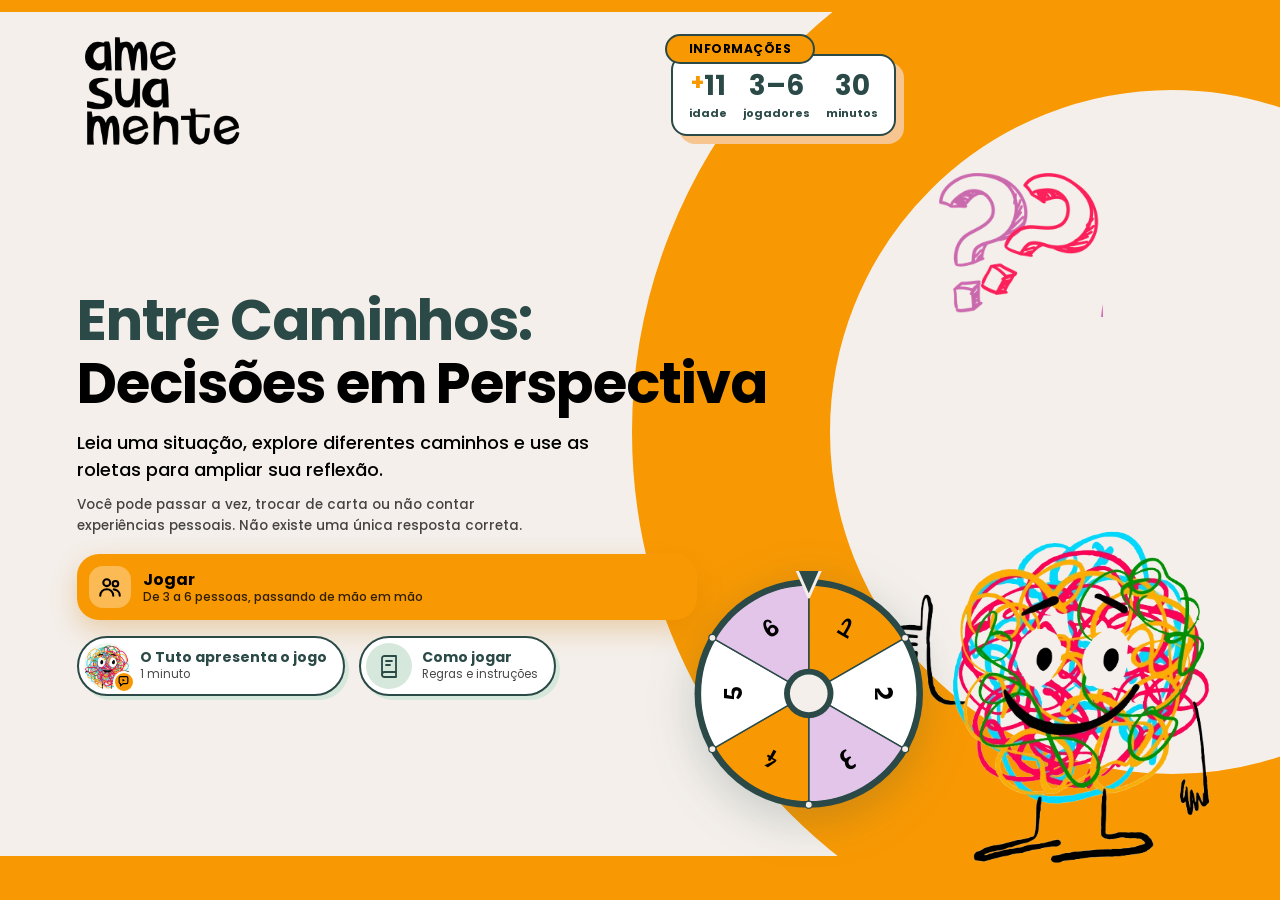
==== commit d1a9ae73: "Tomada de decisão: tira "Para pensar" e cronômetro, mesmo visual da versão sala - Remove o "Para pen" ====
--- a/tomada-de-decisao/index.html
+++ b/tomada-de-decisao/index.html
@@ -18,8 +18,7 @@
     <div class="home-band top"></div>
     <div class="home-ring"></div>
     <div class="home-inner">
-      <img class="home-logo" src="assets/img/logo-educadores.webp" alt="ame sua mente educadores" width="170" height="88">
-      <div class="home-kicker">Jogo #1 · Módulo 5</div>
+      <img class="home-logo" src="assets/img/logo-preto.webp" alt="ame sua mente" width="120" height="87">
       <h1 class="home-title">Entre Caminhos: <span>Decisões em Perspectiva</span></h1>
       <p class="home-lead">Leia uma situação, explore diferentes caminhos e use as roletas para ampliar sua reflexão.</p>
       <p class="home-seguro">Você pode passar a vez, trocar de carta ou não contar experiências pessoais. Não existe uma única resposta correta.</p>
@@ -46,11 +45,9 @@
     <div class="home-info" aria-label="informações">
       <div class="info-pill">Informações</div>
       <div class="info-body">
-        <div class="info-age"><span class="plus">+</span>11<small>anos</small></div>
-        <div class="info-players">
-          <svg viewBox="0 0 48 40"><circle cx="30" cy="10" r="7"/><path d="M18 38c0-9 5-15 12-15s12 6 12 15z"/><circle cx="16" cy="14" r="6"/><path d="M4 38c0-8 5-13 12-13 3 0 5 1 7 2-4 3-6 7-6 11z"/></svg>
-          <small>3 a 6 pessoas</small>
-        </div>
+        <div class="info-item"><b><span class="plus">+</span>11</b><small>idade</small></div>
+        <div class="info-item"><b>3–6</b><small>jogadores</small></div>
+        <div class="info-item"><b>30</b><small>minutos</small></div>
       </div>
     </div>
     <div class="home-hero" aria-hidden="true">
@@ -58,16 +55,14 @@
       <img class="hero-tuto" src="assets/tuto/tuto-joinha.webp" alt="" width="534" height="523">
       <div class="hero-wheel" id="heroWheel"></div>
     </div>
-    <div class="home-band bottom">
-      <span>Jogo #1 · Módulo 5</span>
-    </div>
+    <div class="home-band bottom"></div>
   </section>
 
   <!-- Jogo -->
   <section id="game" class="hidden">
     <header id="topbar">
       <button class="brand" data-action="home" aria-label="Voltar ao início">
-        <img src="assets/img/logo-educadores.webp" alt="ame sua mente educadores" width="112" height="58">
+        <img src="assets/img/logo-preto.webp" alt="ame sua mente" width="80" height="58">
       </button>
       <div class="topbar-title" id="topbarTitle"></div>
       <button class="icon-btn menu-btn" id="menuBtn" aria-label="Menu" aria-expanded="false" aria-controls="topActions" title="Menu">
@@ -97,7 +92,7 @@
             <svg viewBox="0 0 24 24"><path d="M20 12a8 8 0 1 1-2.3-5.6"/><path d="M20 4v4.5h-4.5"/></svg>
             Girar as roletas
           </button>
-          <button class="btn btn-soft btn-pill hidden" id="rereadBtn" data-action="open-card">Reler a carta</button>
+          <button class="btn btn-lilas btn-pill hidden" id="rereadBtn" data-action="open-card">Reler a carta</button>
           <div class="set-chip" id="setChip"></div>
         </div>
       </div>
--- a/tomada-de-decisao/css/style.css
+++ b/tomada-de-decisao/css/style.css
@@ -317,13 +317,13 @@
 .modal {
   position: fixed; inset: 0; z-index: 50;
   display: grid; place-items: center; padding: 16px;
-  background: rgba(42, 73, 71, .55);
-  backdrop-filter: blur(6px); -webkit-backdrop-filter: blur(6px);
+  background: rgba(16, 30, 29, .74);
+  backdrop-filter: blur(10px); -webkit-backdrop-filter: blur(10px);
   animation: fadeIn .25s ease;
   overflow-y: auto;
 }
 @keyframes fadeIn { from { opacity: 0; } }
-.spot { background: rgba(42, 73, 71, .42); backdrop-filter: blur(3px); -webkit-backdrop-filter: blur(3px); perspective: 1600px; }
+.spot { perspective: 1600px; }   /* o fundo é o mesmo de todas as janelas (.modal) */
 .spot-inner { width: min(100%, 640px); display: flex; flex-direction: column; align-items: center; gap: 14px; }
 .spot-who { color: var(--branco); font-weight: 600; font-size: 15px; display: flex; align-items: center; gap: 10px; }
 .spot-who .avatar { width: 40px; height: 40px; background: var(--branco); }
@@ -820,3 +820,15 @@
 /* botão X (fechar) das janelas sempre visível: acompanha a rolagem da janela (antes rolava junto com o conteúdo e sumia).
    Mesma posição de antes: 12px do topo e 14px da direita; as margens negativas mantêm o conteúdo no mesmo lugar. */
 .sheet > .sheet-close { position: sticky; right: auto; top: -16px; z-index: 6; float: right; margin: -16px -10px -22px 0; }
+
+/* botões secundários em lilás claro (texto preto) */
+.btn-lilas { background: var(--lilas-claro); color: var(--preto); }
+.btn-lilas:hover { filter: brightness(.97); }
+/* com uma janela aberta, o título da barra de cima não aparece por trás do desfoque */
+body.com-modal #topbarTitle { visibility: hidden; }
+/* informações da tela inicial (igual ao Tuto e a jornada) */
+.info-body { align-items: stretch; gap: 16px; padding: 16px 16px 10px; }
+.info-item { text-align: center; }
+.info-item b { display: block; font-size: 28px; font-weight: 700; line-height: 1; color: var(--verde-escuro); }
+.info-item .plus { color: var(--amarelo); font-size: 22px; vertical-align: top; }
+.info-item small { font-size: 11px; font-weight: 700; color: var(--verde-escuro); }
